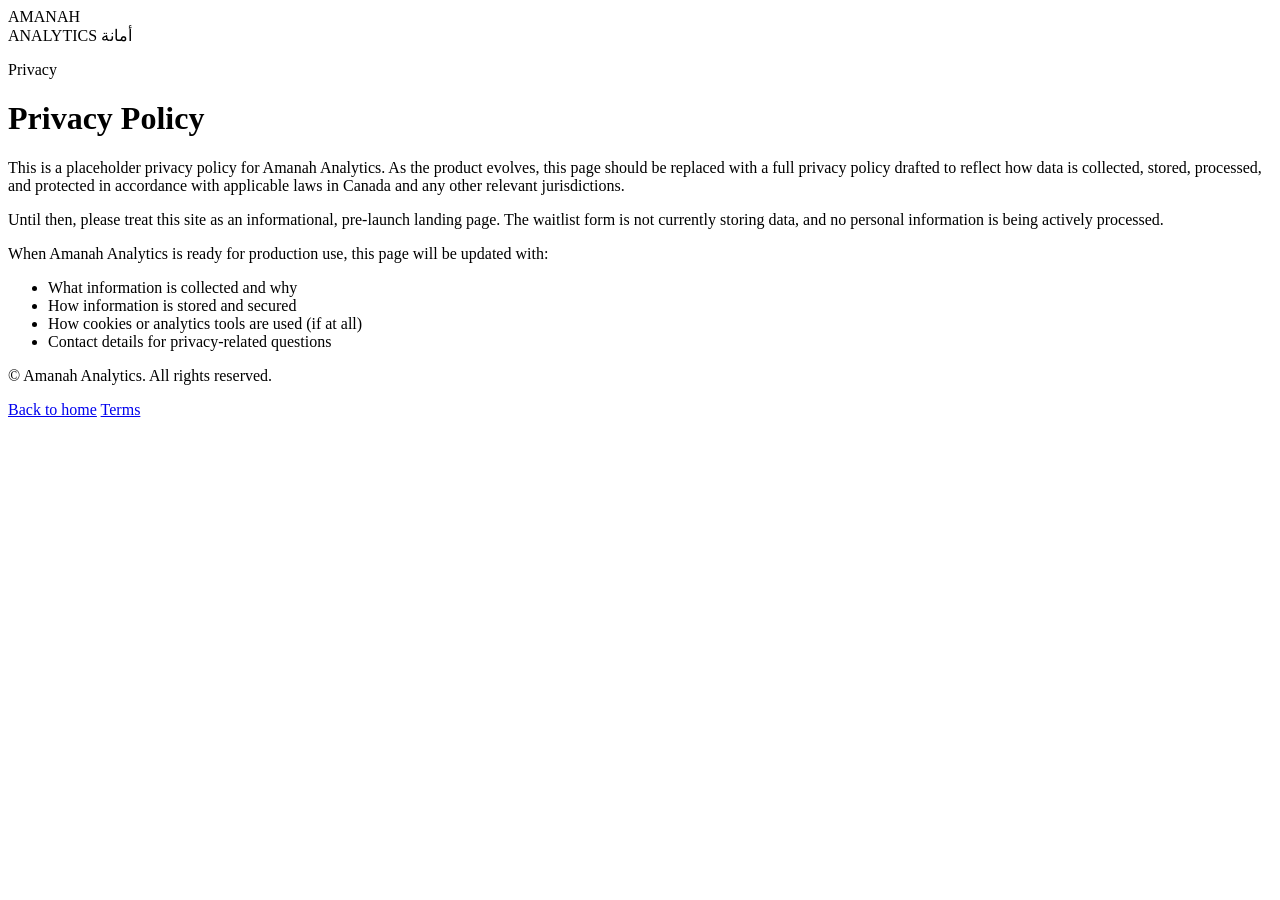
==== privacy.html @ 5cc1d55f "Add privacy policy page" ====
<!DOCTYPE html>
<html lang="en" class="simple-page">
<head>
  <meta charset="UTF-8" />
  <title>Privacy Policy – Amanah Analytics</title>
  <meta name="viewport" content="width=device-width, initial-scale=1" />

  <link rel="preconnect" href="https://fonts.googleapis.com" />
  <link rel="preconnect" href="https://fonts.gstatic.com" crossorigin />
  <link
    href="https://fonts.googleapis.com/css2?family=Playfair+Display:wght@500;600;700&family=Inter:wght@300;400;500;600&family=Amiri:wght@400;500&display=swap"
    rel="stylesheet"
  />

  <link rel="stylesheet" href="styles.css" />
</head>
<body class="simple-page">
  <header class="site-header">
    <div class="container header-inner">
      <a href="index.html" class="logo" style="text-decoration:none; color:inherit;">
        <div class="logo-text">
          <span class="logo-amanah">AMANAH</span>
          <span class="logo-gold-rule" aria-hidden="true"></span>
          <div class="logo-subrow">
            <span class="logo-analytics">ANALYTICS</span>
            <span class="logo-arabic" lang="ar" dir="rtl">أمانة</span>
          </div>
        </div>
      </a>
    </div>
  </header>

  <main class="simple-main">
    <div class="container">
      <p class="eyebrow">Privacy</p>
      <h1>Privacy Policy</h1>
      <p>
        This is a placeholder privacy policy for Amanah Analytics. As the product evolves,
        this page should be replaced with a full privacy policy drafted to reflect how
        data is collected, stored, processed, and protected in accordance with applicable
        laws in Canada and any other relevant jurisdictions.
      </p>
      <p>
        Until then, please treat this site as an informational, pre-launch landing page.
        The waitlist form is not currently storing data, and no personal information is
        being actively processed.
      </p>
      <p>
        When Amanah Analytics is ready for production use, this page will be updated with:
      </p>
      <ul>
        <li>What information is collected and why</li>
        <li>How information is stored and secured</li>
        <li>How cookies or analytics tools are used (if at all)</li>
        <li>Contact details for privacy-related questions</li>
      </ul>
    </div>
  </main>

  <footer class="site-footer">
    <div class="container footer-inner">
      <p class="footer-brand">© <span id="year"></span> Amanah Analytics. All rights reserved.</p>
      <div class="footer-links">
        <a href="index.html">Back to home</a>
        <a href="terms.html">Terms</a>
      </div>
    </div>
  </footer>

  <script src="main.js"></script>
</body>
</html>
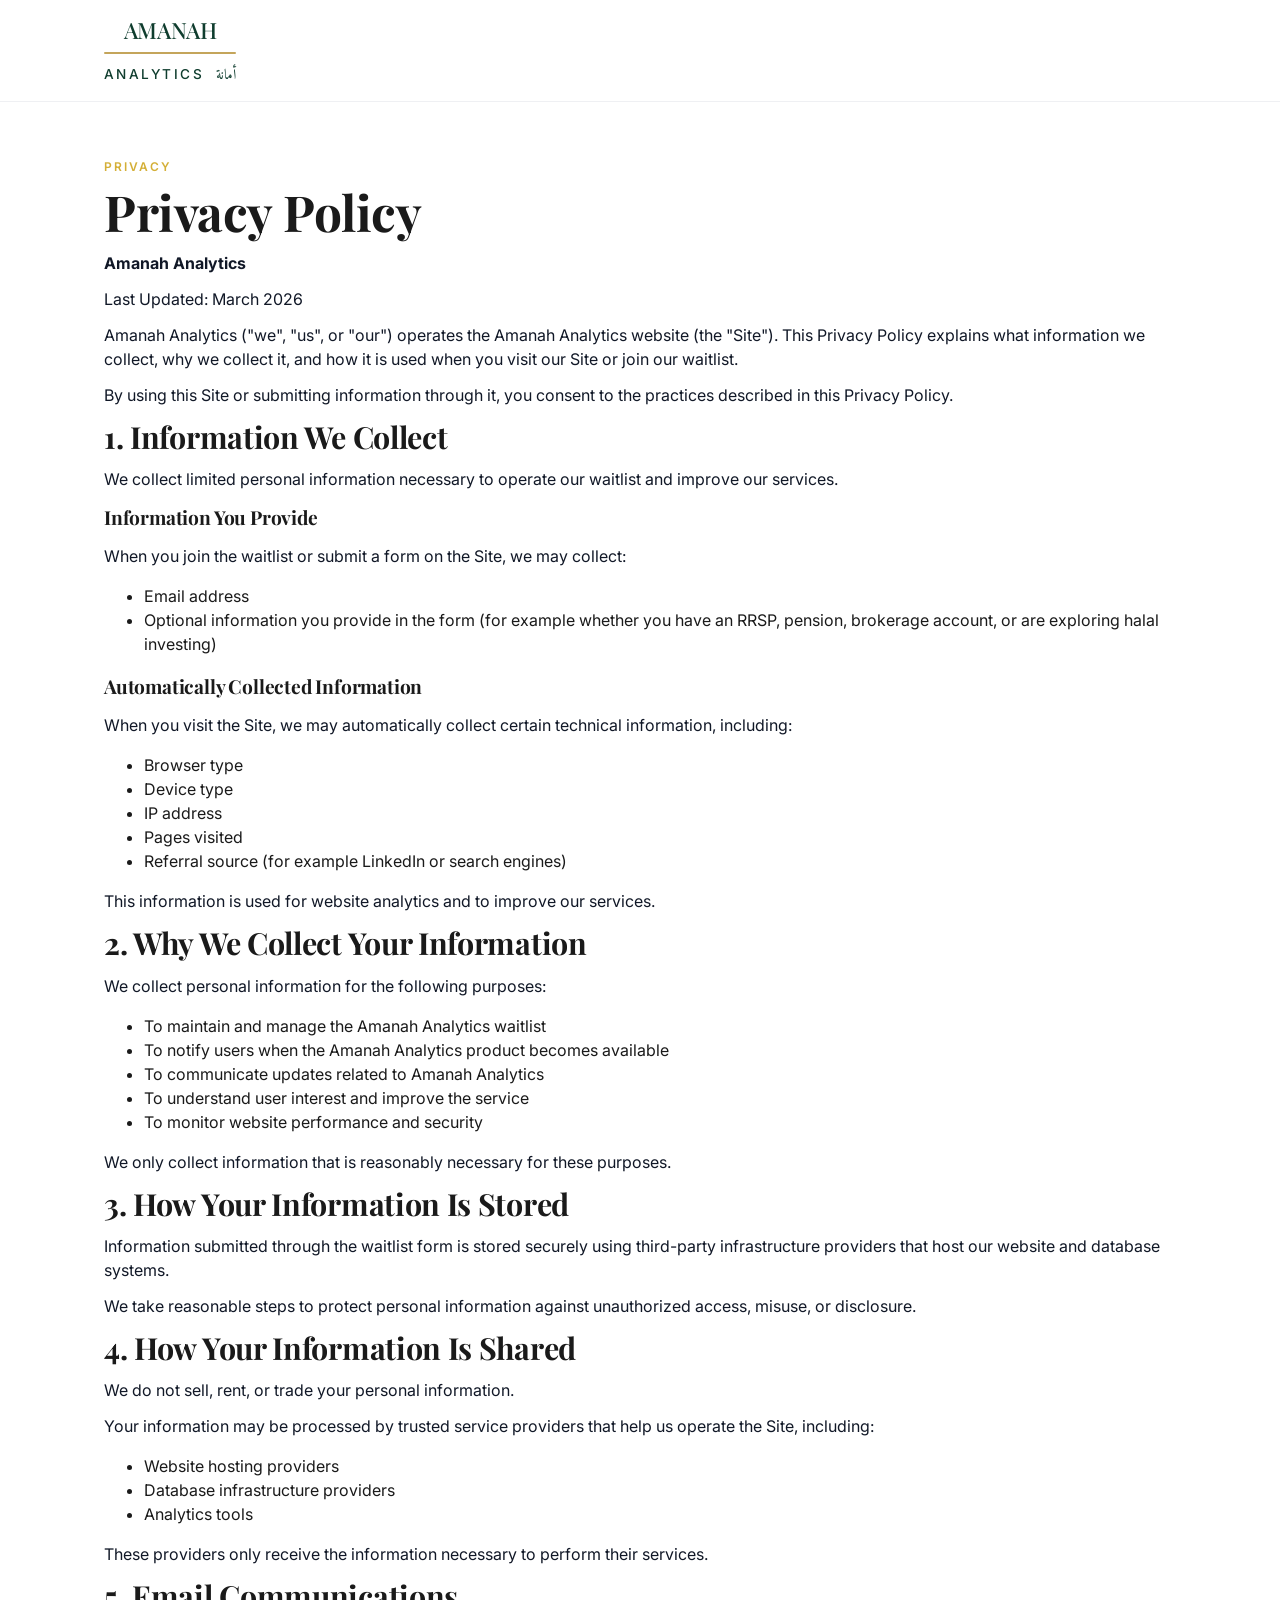
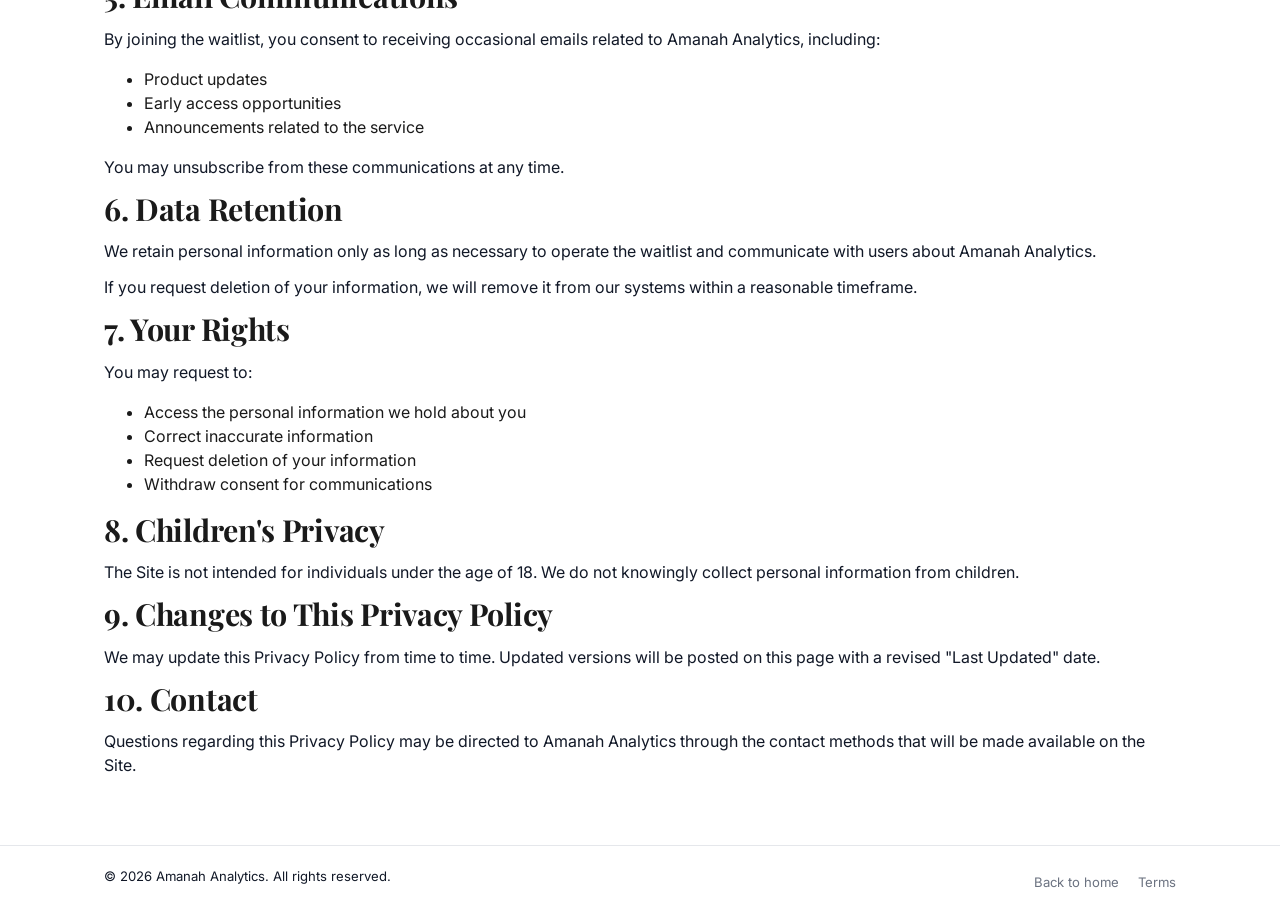
==== commit 98f4beff: "Update Privacy Policy with full legal content" ====
--- a/privacy.html
+++ b/privacy.html
@@ -31,29 +31,130 @@
   </header>
 
   <main class="simple-main">
-    <div class="container">
+    <div class="container legal-content">
       <p class="eyebrow">Privacy</p>
       <h1>Privacy Policy</h1>
+      <p class="legal-intro"><strong>Amanah Analytics</strong></p>
+      <p class="legal-meta">Last Updated: March 2026</p>
       <p>
-        This is a placeholder privacy policy for Amanah Analytics. As the product evolves,
-        this page should be replaced with a full privacy policy drafted to reflect how
-        data is collected, stored, processed, and protected in accordance with applicable
-        laws in Canada and any other relevant jurisdictions.
+        Amanah Analytics ("we", "us", or "our") operates the Amanah Analytics website (the "Site"). This Privacy Policy explains what information we collect, why we collect it, and how it is used when you visit our Site or join our waitlist.
       </p>
       <p>
-        Until then, please treat this site as an informational, pre-launch landing page.
-        The waitlist form is not currently storing data, and no personal information is
-        being actively processed.
+        By using this Site or submitting information through it, you consent to the practices described in this Privacy Policy.
+      </p>
+
+      <h2>1. Information We Collect</h2>
+      <p>
+        We collect limited personal information necessary to operate our waitlist and improve our services.
+      </p>
+      <h3>Information You Provide</h3>
+      <p>
+        When you join the waitlist or submit a form on the Site, we may collect:
+      </p>
+      <ul>
+        <li>Email address</li>
+        <li>Optional information you provide in the form (for example whether you have an RRSP, pension, brokerage account, or are exploring halal investing)</li>
+      </ul>
+      <h3>Automatically Collected Information</h3>
+      <p>
+        When you visit the Site, we may automatically collect certain technical information, including:
+      </p>
+      <ul>
+        <li>Browser type</li>
+        <li>Device type</li>
+        <li>IP address</li>
+        <li>Pages visited</li>
+        <li>Referral source (for example LinkedIn or search engines)</li>
+      </ul>
+      <p>
+        This information is used for website analytics and to improve our services.
+      </p>
+
+      <h2>2. Why We Collect Your Information</h2>
+      <p>
+        We collect personal information for the following purposes:
+      </p>
+      <ul>
+        <li>To maintain and manage the Amanah Analytics waitlist</li>
+        <li>To notify users when the Amanah Analytics product becomes available</li>
+        <li>To communicate updates related to Amanah Analytics</li>
+        <li>To understand user interest and improve the service</li>
+        <li>To monitor website performance and security</li>
+      </ul>
+      <p>
+        We only collect information that is reasonably necessary for these purposes.
+      </p>
+
+      <h2>3. How Your Information Is Stored</h2>
+      <p>
+        Information submitted through the waitlist form is stored securely using third-party infrastructure providers that host our website and database systems.
       </p>
       <p>
-        When Amanah Analytics is ready for production use, this page will be updated with:
+        We take reasonable steps to protect personal information against unauthorized access, misuse, or disclosure.
+      </p>
+
+      <h2>4. How Your Information Is Shared</h2>
+      <p>
+        We do not sell, rent, or trade your personal information.
+      </p>
+      <p>
+        Your information may be processed by trusted service providers that help us operate the Site, including:
       </p>
       <ul>
-        <li>What information is collected and why</li>
-        <li>How information is stored and secured</li>
-        <li>How cookies or analytics tools are used (if at all)</li>
-        <li>Contact details for privacy-related questions</li>
+        <li>Website hosting providers</li>
+        <li>Database infrastructure providers</li>
+        <li>Analytics tools</li>
       </ul>
+      <p>
+        These providers only receive the information necessary to perform their services.
+      </p>
+
+      <h2>5. Email Communications</h2>
+      <p>
+        By joining the waitlist, you consent to receiving occasional emails related to Amanah Analytics, including:
+      </p>
+      <ul>
+        <li>Product updates</li>
+        <li>Early access opportunities</li>
+        <li>Announcements related to the service</li>
+      </ul>
+      <p>
+        You may unsubscribe from these communications at any time.
+      </p>
+
+      <h2>6. Data Retention</h2>
+      <p>
+        We retain personal information only as long as necessary to operate the waitlist and communicate with users about Amanah Analytics.
+      </p>
+      <p>
+        If you request deletion of your information, we will remove it from our systems within a reasonable timeframe.
+      </p>
+
+      <h2>7. Your Rights</h2>
+      <p>
+        You may request to:
+      </p>
+      <ul>
+        <li>Access the personal information we hold about you</li>
+        <li>Correct inaccurate information</li>
+        <li>Request deletion of your information</li>
+        <li>Withdraw consent for communications</li>
+      </ul>
+
+      <h2>8. Children's Privacy</h2>
+      <p>
+        The Site is not intended for individuals under the age of 18. We do not knowingly collect personal information from children.
+      </p>
+
+      <h2>9. Changes to This Privacy Policy</h2>
+      <p>
+        We may update this Privacy Policy from time to time. Updated versions will be posted on this page with a revised "Last Updated" date.
+      </p>
+
+      <h2>10. Contact</h2>
+      <p>
+        Questions regarding this Privacy Policy may be directed to Amanah Analytics through the contact methods that will be made available on the Site.
+      </p>
     </div>
   </main>
 
--- a/styles.css
+++ b/styles.css
@@ -0,0 +1,1043 @@
+:root {
+  --green-deep: #0f3d2e;
+  /* Accent changed from emerald green to a muted gold */
+  --green-emerald: #d4af37;
+  --bg-soft: #f7f9f8;
+  --text-dark: #1a1a1a;
+  --muted-gray: #6b7280;
+  --border-subtle: #e5e7eb;
+  --error-red: #b91c1c;
+  --amber: #f59e0b;
+  --radius-md: 14px;
+  --shadow-soft: 0 20px 40px rgba(15, 61, 46, 0.08);
+}
+
+*,
+*::before,
+*::after {
+  box-sizing: border-box;
+}
+
+html,
+body {
+  margin: 0;
+  padding: 0;
+  font-family: "Inter", system-ui, -apple-system, BlinkMacSystemFont, "Segoe UI",
+    sans-serif;
+  color: var(--text-dark);
+  background-color: #ffffff;
+  scroll-behavior: smooth;
+  /* Prevent sideways scrolling on small screens */
+  overflow-x: hidden;
+}
+
+body {
+  line-height: 1.5;
+}
+
+/* Layout helpers */
+
+.container {
+  max-width: 1120px;
+  margin: 0 auto;
+  padding: 0 1.5rem;
+}
+
+.section {
+  padding: 4rem 0;
+}
+
+.section-muted {
+  background-color: var(--bg-soft);
+}
+
+.section-cta {
+  background: linear-gradient(
+    135deg,
+    rgba(15, 61, 46, 0.98),
+    rgba(15, 61, 46, 0.9)
+  );
+  color: #f9fafb;
+}
+
+.section-grid {
+  display: grid;
+  grid-template-columns: minmax(0, 1.1fr) minmax(0, 1.5fr);
+  gap: 3rem;
+  align-items: flex-start;
+}
+
+.section-header {
+  display: flex;
+  flex-wrap: wrap;
+  align-items: flex-start;
+  justify-content: space-between;
+  gap: 2rem;
+}
+
+.section-intro {
+  max-width: 32rem;
+  color: var(--muted-gray);
+}
+
+.section-body > p {
+  margin-top: 0;
+  margin-bottom: 1.25rem;
+}
+
+/* Typography */
+
+h1,
+h2,
+h3,
+h4 {
+  font-family: "Playfair Display", "Times New Roman", serif;
+  margin: 0 0 0.75rem;
+  letter-spacing: -0.01em;
+}
+
+h1 {
+  font-size: clamp(2.2rem, 3vw + 1rem, 3.1rem);
+  line-height: 1.1;
+}
+
+h2 {
+  font-size: 1.9rem;
+  line-height: 1.2;
+}
+
+h3 {
+  font-size: 1.2rem;
+}
+
+h4 {
+  font-size: 1rem;
+}
+
+p {
+  margin: 0 0 0.75rem;
+  color: #111827;
+}
+
+.eyebrow {
+  text-transform: uppercase;
+  font-size: 0.75rem;
+  letter-spacing: 0.16em;
+  font-weight: 600;
+  color: var(--green-emerald);
+  margin-bottom: 0.5rem;
+}
+
+/* Header */
+
+.site-header {
+  position: sticky;
+  top: 0;
+  z-index: 50;
+  backdrop-filter: blur(14px);
+  background-color: rgba(255, 255, 255, 0.92);
+  border-bottom: 1px solid rgba(229, 231, 235, 0.6);
+}
+
+.header-inner {
+  display: flex;
+  align-items: center;
+  justify-content: space-between;
+  padding: 0.9rem 1.5rem;
+}
+
+.logo {
+  display: flex;
+  flex-direction: column;
+  align-items: flex-start;
+}
+
+.logo-text {
+  display: flex;
+  flex-direction: column;
+  align-items: flex-start;
+  width: max-content;
+}
+
+.logo-title {
+  display: none;
+}
+
+.logo-tagline {
+  display: none;
+}
+
+/* New stacked wordmark */
+.logo-amanah {
+  font-family: "Playfair Display", "Times New Roman", serif;
+  text-transform: uppercase;
+  letter-spacing: -0.02em;
+  font-size: 1.4rem;
+  font-weight: 500;
+  color: var(--green-deep);
+  display: block;
+  text-align: center;
+  width: 100%;
+}
+
+.logo-gold-rule {
+  margin-top: 0.25rem;
+  margin-bottom: 0.65rem;
+  height: 2px;
+  width: 100%;
+  background-color: #c4a55b;
+  border-radius: 999px;
+}
+
+.logo-subrow {
+  display: flex;
+  align-items: baseline;
+  gap: 0.75rem;
+}
+
+.logo-analytics {
+  font-family: "Inter", system-ui, -apple-system, BlinkMacSystemFont, "Segoe UI",
+    sans-serif;
+  text-transform: uppercase;
+  letter-spacing: 0.18em;
+  font-size: 0.85rem;
+  font-weight: 500;
+  color: var(--green-deep);
+}
+
+.logo-arabic {
+  font-family: "Amiri", "Cairo", system-ui, -apple-system, BlinkMacSystemFont,
+    "Segoe UI", sans-serif;
+  font-size: 0.9rem;
+  font-weight: 400;
+  color: var(--green-deep);
+}
+
+.nav {
+  display: flex;
+  align-items: center;
+  gap: 1.4rem;
+  font-size: 0.9rem;
+}
+
+.nav a {
+  text-decoration: none;
+  color: #111827;
+  padding: 0.2rem 0;
+  border-bottom: 1px solid transparent;
+}
+
+.nav a:hover {
+  border-bottom-color: rgba(31, 122, 89, 0.6);
+}
+
+/* Buttons */
+
+.btn {
+  display: inline-flex;
+  align-items: center;
+  justify-content: center;
+  border-radius: 999px;
+  border: none;
+  cursor: pointer;
+  font-size: 0.95rem;
+  font-weight: 500;
+  padding: 0.7rem 1.4rem;
+  text-decoration: none;
+  transition: transform 0.08s ease, box-shadow 0.08s ease,
+    background-color 0.1s ease, color 0.1s ease;
+  white-space: nowrap;
+}
+
+.btn-primary {
+  background-color: var(--green-deep);
+  color: #f9fafb;
+  box-shadow: 0 12px 22px rgba(15, 61, 46, 0.25);
+}
+
+.btn-primary:hover {
+  background-color: #0c3125;
+  transform: translateY(-1px);
+  box-shadow: 0 18px 30px rgba(15, 61, 46, 0.3);
+}
+
+.btn-outline {
+  background-color: transparent;
+  color: var(--green-deep);
+  border: 1px solid rgba(15, 61, 46, 0.2);
+}
+
+.btn-outline:hover {
+  border-color: rgba(15, 61, 46, 0.4);
+  background-color: rgba(15, 61, 46, 0.03);
+}
+
+.btn-small {
+  padding: 0.45rem 0.9rem;
+  font-size: 0.85rem;
+}
+
+.link-cta {
+  background: none;
+  border: none;
+  color: var(--green-emerald);
+  font-weight: 500;
+  font-size: 0.92rem;
+  cursor: pointer;
+  padding: 0.4rem 0.6rem;
+  display: inline-flex;
+  align-items: center;
+  gap: 0.3rem;
+  text-decoration: underline;
+  text-decoration-thickness: 1px;
+  text-underline-offset: 2px;
+}
+
+.link-cta:hover {
+  color: #b8942f;
+}
+
+/* Hero */
+
+.hero {
+  padding: 4rem 0 3.5rem;
+}
+
+.hero-grid {
+  display: grid;
+  grid-template-columns: minmax(0, 1.25fr) minmax(0, 1.1fr);
+  gap: 3.5rem;
+  align-items: center;
+}
+
+.hero-copy .hero-subtitle {
+  margin-top: 0.75rem;
+  color: #4b5563;
+  max-width: 32rem;
+}
+
+.hero-cta-row {
+  display: flex;
+  flex-wrap: wrap;
+  align-items: center;
+  gap: 0.75rem;
+  margin-top: 1.7rem;
+}
+
+.hero-footnote {
+  margin-top: 0.75rem;
+  font-size: 0.8rem;
+  color: var(--muted-gray);
+}
+
+/* Hero mock */
+
+.hero-mock {
+  opacity: 0.98;
+}
+
+.mock-card {
+  background: linear-gradient(145deg, #f9fafb, #edf2f0);
+  border-radius: 20px;
+  padding: 1.4rem 1.4rem 1.6rem;
+  border: 1px solid rgba(209, 213, 219, 0.9);
+  box-shadow: var(--shadow-soft);
+}
+
+.mock-header {
+  display: flex;
+  justify-content: space-between;
+  align-items: center;
+  margin-bottom: 1rem;
+}
+
+.mock-title {
+  font-size: 0.9rem;
+  font-weight: 600;
+  color: #111827;
+}
+
+.mock-pill {
+  font-size: 0.7rem;
+  padding: 0.1rem 0.55rem;
+  border-radius: 999px;
+  background-color: rgba(15, 61, 46, 0.06);
+  color: var(--green-deep);
+  border: 1px solid rgba(15, 61, 46, 0.12);
+}
+
+.mock-body {
+  display: flex;
+  flex-direction: column;
+  gap: 1.2rem;
+}
+
+.mock-score-block {
+  display: flex;
+  align-items: center;
+  gap: 1.2rem;
+}
+
+.mock-score-ring {
+  width: 80px;
+  height: 80px;
+  border-radius: 999px;
+  /* Solid green compliance ring – matched to report circle */
+  background: conic-gradient(
+    #4ade80 0 280deg,
+    rgba(229, 231, 235, 0.9) 280deg 360deg
+  );
+  display: flex;
+  align-items: center;
+  justify-content: center;
+}
+
+.mock-score-inner {
+  width: 58px;
+  height: 58px;
+  border-radius: 999px;
+  background-color: #f9fafb;
+  display: flex;
+  flex-direction: column;
+  align-items: center;
+  justify-content: center;
+}
+
+.mock-score-number {
+  font-size: 1.2rem;
+  font-weight: 600;
+  color: var(--green-deep);
+}
+
+.mock-score-label {
+  font-size: 0.7rem;
+  color: var(--muted-gray);
+}
+
+.mock-score-heading {
+  font-size: 0.95rem;
+  font-weight: 600;
+}
+
+.mock-score-caption {
+  font-size: 0.78rem;
+  color: var(--muted-gray);
+}
+
+.mock-columns {
+  display: grid;
+  grid-template-columns: 1.1fr 1fr;
+  gap: 1.2rem;
+}
+
+.mock-label {
+  font-size: 0.78rem;
+  text-transform: uppercase;
+  letter-spacing: 0.12em;
+  color: var(--muted-gray);
+  margin-bottom: 0.4rem;
+}
+
+.mock-bars {
+  display: flex;
+  flex-direction: column;
+  gap: 0.5rem;
+}
+
+.mock-bar {
+  display: grid;
+  grid-template-columns: minmax(0, 1.5fr) minmax(0, 2.4fr) auto;
+  gap: 0.5rem;
+  align-items: center;
+  font-size: 0.8rem;
+}
+
+.bar-track {
+  width: 100%;
+  height: 6px;
+  border-radius: 999px;
+  background-color: rgba(229, 231, 235, 0.9);
+  overflow: hidden;
+}
+
+.bar-fill {
+  height: 100%;
+  border-radius: inherit;
+}
+
+.bar-fill-green {
+  /* Compliant equities: green leading into yellow */
+  background: linear-gradient(90deg, #16a34a 0%, #86efac 40%, #facc15 100%);
+}
+
+.bar-fill-amber {
+  /* Non-compliant / cash: green first, then yellow */
+  background: linear-gradient(90deg, #16a34a 0%, #a3e635 40%, #facc15 100%);
+}
+
+.bar-fill-red {
+  background: linear-gradient(90deg, #ef4444, #b91c1c);
+}
+
+.bar-value {
+  font-variant-numeric: tabular-nums;
+  font-size: 0.78rem;
+  color: #111827;
+}
+
+.mock-purification-amount {
+  font-size: 1.2rem;
+  font-weight: 600;
+  color: var(--green-deep);
+}
+
+.per-year {
+  font-size: 0.8rem;
+  margin-left: 0.1rem;
+  color: var(--muted-gray);
+}
+
+.mock-violations {
+  margin: 0.4rem 0 0;
+  padding-left: 1rem;
+  font-size: 0.78rem;
+  color: #374151;
+}
+
+.mock-violations li + li {
+  margin-top: 0.2rem;
+}
+
+.mock-disclaimer {
+  margin-top: 0.7rem;
+  font-size: 0.7rem;
+  color: var(--muted-gray);
+}
+
+/* Problem */
+
+.problem-list {
+  display: grid;
+  grid-template-columns: repeat(auto-fit, minmax(200px, 1fr));
+  gap: 1.4rem;
+  margin-top: 1rem;
+}
+
+.problem-item {
+  padding: 1rem 1.1rem;
+  border-radius: var(--radius-md);
+  border: 1px solid var(--border-subtle);
+  background-color: #ffffff;
+}
+
+.problem-item h3 {
+  font-size: 1rem;
+  margin-bottom: 0.4rem;
+}
+
+/* Steps */
+
+.steps-grid {
+  display: grid;
+  grid-template-columns: repeat(4, minmax(0, 1fr));
+  gap: 1.4rem;
+  margin-top: 2rem;
+}
+
+.step-card {
+  padding: 1.4rem 1.3rem;
+  border-radius: var(--radius-md);
+  border: 1px solid var(--border-subtle);
+  background-color: #ffffff;
+}
+
+.step-number {
+  font-size: 0.75rem;
+  font-weight: 600;
+  color: var(--green-emerald);
+  margin-bottom: 0.3rem;
+}
+
+/* Report section */
+
+.report-grid {
+  display: grid;
+  grid-template-columns: minmax(0, 1.1fr) minmax(0, 1.1fr);
+  gap: 1.6rem;
+  margin-top: 2rem;
+}
+
+.report-card {
+  background-color: #ffffff;
+  border-radius: 18px;
+  border: 1px solid rgba(209, 213, 219, 0.9);
+  box-shadow: 0 18px 32px rgba(15, 23, 42, 0.06);
+  padding: 1.5rem 1.6rem;
+}
+
+.report-score-row {
+  display: flex;
+  gap: 1.2rem;
+  align-items: center;
+  margin-bottom: 1.3rem;
+}
+
+.report-score-circle .circle-outer {
+  width: 90px;
+  height: 90px;
+  border-radius: 999px;
+  /* Darker light green ring for the compliance score */
+  background: conic-gradient(#4ade80 0 280deg, #e5e7eb 280deg 360deg);
+  display: flex;
+  align-items: center;
+  justify-content: center;
+}
+
+.circle-inner {
+  width: 64px;
+  height: 64px;
+  border-radius: 999px;
+  background-color: #f9fafb;
+  display: flex;
+  flex-direction: column;
+  align-items: center;
+  justify-content: center;
+}
+
+.circle-score {
+  font-size: 1.3rem;
+  font-weight: 600;
+  color: var(--green-deep);
+}
+
+.circle-label {
+  display: none;
+}
+
+.report-score-title {
+  font-size: 0.95rem;
+  font-weight: 600;
+}
+
+.report-score-desc {
+  font-size: 0.86rem;
+  color: #4b5563;
+  margin-top: 0.2rem;
+}
+
+/* Breakdown + charts */
+
+.report-breakdown {
+  margin-top: 1rem;
+}
+
+.report-breakdown h4 {
+  font-size: 0.9rem;
+  margin-bottom: 0.5rem;
+}
+
+.breakdown-list {
+  list-style: none;
+  padding: 0;
+  margin: 0 0 0.8rem;
+  font-size: 0.86rem;
+}
+
+.breakdown-list li {
+  display: grid;
+  grid-template-columns: auto minmax(0, 1fr) auto;
+  gap: 0.45rem;
+  align-items: center;
+  padding: 0.2rem 0;
+}
+
+.dot {
+  width: 8px;
+  height: 8px;
+  border-radius: 999px;
+}
+
+.dot-green {
+  background-color: #16a34a;
+}
+
+.dot-amber {
+  background-color: #f59e0b;
+}
+
+.dot-red {
+  background-color: #dc2626;
+}
+
+.breakdown-value {
+  font-variant-numeric: tabular-nums;
+  font-size: 0.8rem;
+}
+
+/* Donut chart */
+
+.chart-row {
+  display: grid;
+  grid-template-columns: auto minmax(0, 1fr);
+  gap: 1.2rem;
+  align-items: center;
+  margin-top: 0.4rem;
+}
+
+.donut-chart {
+  width: 120px;
+  height: 120px;
+  border-radius: 50%;
+  background: conic-gradient(
+    #16a34a 0 220deg,
+    #f59e0b 220deg 280deg,
+    #dc2626 280deg 360deg
+  );
+  position: relative;
+}
+
+.donut-chart::after {
+  content: "";
+  position: absolute;
+  inset: 18px;
+  border-radius: inherit;
+  background-color: #ffffff;
+}
+
+/* Simple bar chart */
+
+.bar-chart {
+  display: flex;
+  flex-direction: column;
+  gap: 0.55rem;
+}
+
+.bar-row {
+  display: grid;
+  grid-template-columns: minmax(0, 1fr) minmax(0, 2.1fr) auto;
+  gap: 0.55rem;
+  align-items: center;
+  font-size: 0.82rem;
+}
+
+/* Violations & purification */
+
+.report-section {
+  margin-top: 1rem;
+}
+
+.report-section:first-of-type {
+  margin-top: 0.3rem;
+}
+
+.violations-list {
+  list-style: none;
+  padding: 0;
+  margin: 0.3rem 0 0;
+  display: flex;
+  flex-direction: column;
+  gap: 0.6rem;
+}
+
+.violation-tag {
+  display: inline-flex;
+  align-items: center;
+  justify-content: center;
+  padding: 0.05rem 0.5rem;
+  border-radius: 999px;
+  background-color: rgba(15, 61, 46, 0.06);
+  color: var(--green-deep);
+  font-size: 0.7rem;
+  font-weight: 500;
+  margin-bottom: 0.15rem;
+}
+
+.violation-title {
+  font-size: 0.86rem;
+  font-weight: 600;
+}
+
+.violation-text {
+  font-size: 0.8rem;
+  color: #4b5563;
+}
+
+.purification-amount {
+  font-size: 1.4rem;
+  font-weight: 600;
+  color: var(--green-deep);
+}
+
+.purification-text {
+  font-size: 0.84rem;
+  color: #4b5563;
+  margin-top: 0.3rem;
+}
+
+.report-footnote {
+  margin-top: 1.1rem;
+  padding-top: 0.8rem;
+  border-top: 1px dashed #e5e7eb;
+  font-size: 0.78rem;
+  color: var(--muted-gray);
+}
+
+/* Standards */
+
+.pill-grid {
+  display: grid;
+  grid-template-columns: repeat(2, minmax(0, 1fr));
+  gap: 1.2rem;
+  margin-top: 1.3rem;
+}
+
+.pill-card {
+  padding: 1.2rem 1.2rem;
+  border-radius: var(--radius-md);
+  border: 1px solid var(--border-subtle);
+  background-color: #ffffff;
+}
+
+.pill-card p {
+  font-size: 0.9rem;
+}
+
+.methodology-footnotes {
+  margin-top: 1.2rem;
+  font-size: 0.86rem;
+  color: #4b5563;
+}
+
+/* Who it's for */
+
+.who-grid {
+  display: grid;
+  grid-template-columns: repeat(2, minmax(0, 1fr));
+  gap: 1.2rem;
+  margin-top: 1.2rem;
+}
+
+.who-card {
+  padding: 1.2rem 1.2rem;
+  border-radius: var(--radius-md);
+  border: 1px solid var(--border-subtle);
+  background-color: #ffffff;
+  position: relative;
+}
+
+.who-card-secondary {
+  border-style: dashed;
+}
+
+.who-tag {
+  position: absolute;
+  top: 0.9rem;
+  right: 0.9rem;
+  font-size: 0.7rem;
+  color: var(--muted-gray);
+}
+
+/* CTA / waitlist */
+
+.section-cta .eyebrow {
+  color: #a7f3d0;
+}
+
+.section-cta h2 {
+  color: #ecfdf5;
+}
+
+.section-cta p {
+  color: #d1fae5;
+}
+
+.cta-inner {
+  display: grid;
+  grid-template-columns: minmax(0, 1.3fr) minmax(0, 1.1fr);
+  gap: 2rem;
+  align-items: center;
+}
+
+.waitlist-form {
+  background-color: rgba(15, 23, 42, 0.35);
+  border-radius: 20px;
+  padding: 1.4rem 1.4rem;
+  border: 1px solid rgba(148, 163, 184, 0.5);
+  display: grid;
+  /* Two columns for inputs, button sits on its own row below */
+  grid-template-columns: minmax(0, 1.2fr) minmax(0, 1fr);
+  gap: 0.6rem;
+  align-items: stretch;
+  /* Keep even vertical spacing within the CTA section */
+  margin-top: 0;
+  width: 100%;
+}
+
+.waitlist-form input,
+.waitlist-form select {
+  border-radius: 999px;
+  border: 1px solid rgba(148, 163, 184, 0.9);
+  padding: 0.7rem 0.9rem;
+  font-size: 0.9rem;
+  background-color: rgba(15, 23, 42, 0.7);
+  color: #e5e7eb;
+  outline: none;
+  min-width: 0;
+  white-space: normal;
+}
+
+.waitlist-form select option {
+  white-space: normal;
+}
+
+.waitlist-form__name {
+  grid-column: 1 / -1;
+}
+
+.waitlist-form input::placeholder {
+  color: #9ca3af;
+}
+
+.waitlist-form button.btn-primary {
+  grid-column: 1 / -1;
+  white-space: nowrap;
+  padding: 0.9rem 1.6rem;
+  font-size: 1rem;
+  width: 100%;
+}
+
+/* Gold variant for waitlist CTA button */
+.section-cta .waitlist-form button.btn-primary {
+  background-color: #e5d426;
+  color: #ffffff;
+  box-shadow: 0 16px 30px rgba(15, 23, 42, 0.4);
+  letter-spacing: 0;
+  text-transform: none;
+  font-weight: 500;
+}
+
+.section-cta .waitlist-form button.btn-primary:hover {
+  background-color: #e5d426;
+}
+
+.form-note {
+  grid-column: 1 / -1;
+  font-size: 0.75rem;
+  color: #9ca3af;
+  margin-top: 0.1rem;
+  line-height: 1.4;
+}
+
+/* Footer */
+
+.site-footer {
+  border-top: 1px solid var(--border-subtle);
+  padding: 1.3rem 0;
+  background-color: #ffffff;
+}
+
+.footer-inner {
+  display: flex;
+  justify-content: space-between;
+  align-items: center;
+  gap: 1rem;
+  font-size: 0.82rem;
+  color: var(--muted-gray);
+}
+
+.footer-links {
+  display: flex;
+  gap: 1.2rem;
+}
+
+.footer-links a {
+  color: var(--muted-gray);
+  text-decoration: none;
+}
+
+.footer-links a:hover {
+  color: var(--green-deep);
+}
+
+/* Utilities */
+
+.sr-only {
+  position: absolute;
+  width: 1px;
+  height: 1px;
+  padding: 0;
+  margin: -1px;
+  overflow: hidden;
+  clip: rect(0, 0, 0, 0);
+  white-space: nowrap;
+  border: 0;
+}
+
+/* Privacy / Terms page basics */
+
+.simple-page {
+  min-height: 100vh;
+  display: flex;
+  flex-direction: column;
+}
+
+.simple-main {
+  padding: 3.5rem 0;
+}
+
+/* Responsive */
+
+@media (max-width: 960px) {
+  .hero-grid,
+  .section-grid,
+  .report-grid,
+  .cta-inner {
+    grid-template-columns: minmax(0, 1fr);
+  }
+
+  .hero {
+    padding-top: 3.2rem;
+  }
+
+  .header-inner {
+    gap: 1rem;
+  }
+
+  .nav {
+    display: none;
+  }
+
+  .waitlist-form {
+    grid-template-columns: 1fr;
+  }
+}
+
+@media (max-width: 720px) {
+  .steps-grid {
+    grid-template-columns: minmax(0, 1fr);
+  }
+
+  .pill-grid,
+  .who-grid {
+    grid-template-columns: minmax(0, 1fr);
+  }
+
+  .hero-grid {
+    gap: 2.5rem;
+  }
+
+  .report-score-row {
+    flex-direction: column;
+    align-items: flex-start;
+  }
+}
+
+@media (max-width: 480px) {
+  .header-inner {
+    padding-inline: 1rem;
+  }
+
+  .container {
+    padding-inline: 1rem;
+  }
+}
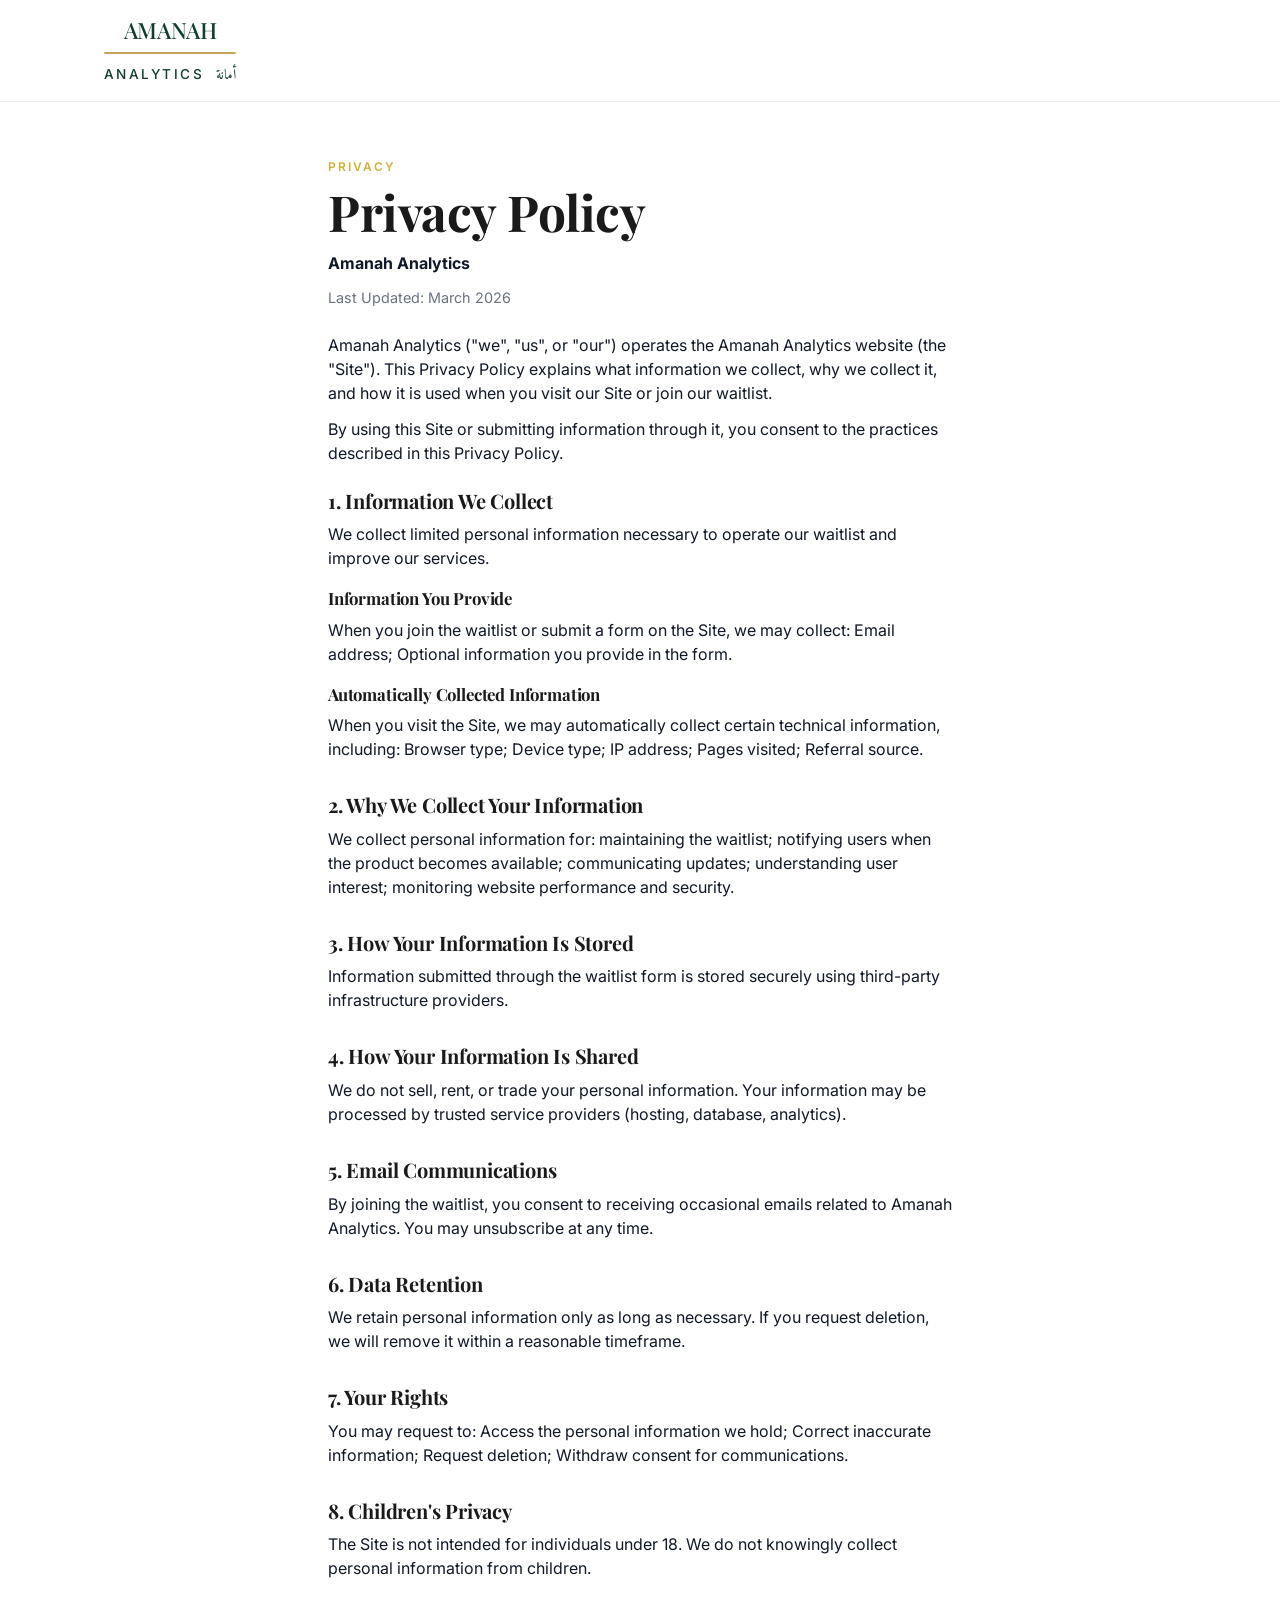
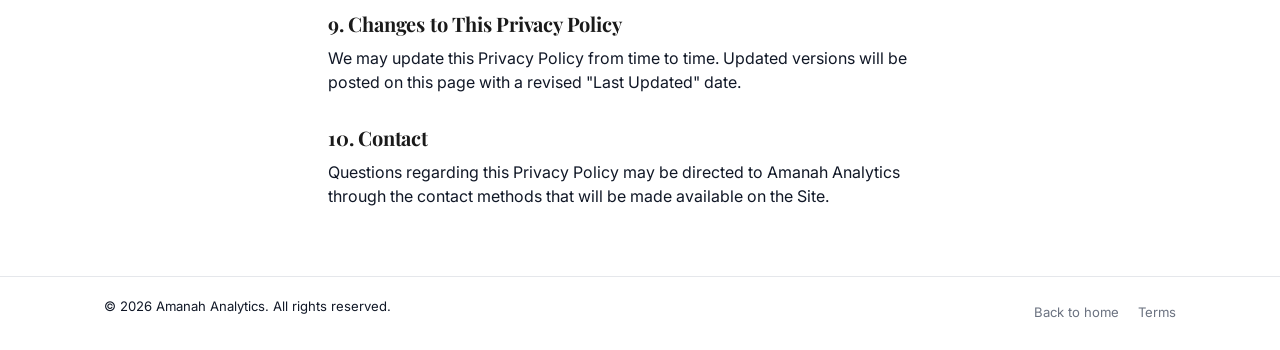
==== commit e25eefce: "Deploy: restore full site (index, styles, main, terms, privacy, api)" ====
--- a/privacy.html
+++ b/privacy.html
@@ -1,173 +1,72 @@
-<!DOCTYPE html>
-<html lang="en" class="simple-page">
-<head>
-  <meta charset="UTF-8" />
-  <title>Privacy Policy – Amanah Analytics</title>
-  <meta name="viewport" content="width=device-width, initial-scale=1" />
-
-  <link rel="preconnect" href="https://fonts.googleapis.com" />
-  <link rel="preconnect" href="https://fonts.gstatic.com" crossorigin />
-  <link
-    href="https://fonts.googleapis.com/css2?family=Playfair+Display:wght@500;600;700&family=Inter:wght@300;400;500;600&family=Amiri:wght@400;500&display=swap"
-    rel="stylesheet"
-  />
-
-  <link rel="stylesheet" href="styles.css" />
-</head>
-<body class="simple-page">
-  <header class="site-header">
-    <div class="container header-inner">
-      <a href="index.html" class="logo" style="text-decoration:none; color:inherit;">
-        <div class="logo-text">
-          <span class="logo-amanah">AMANAH</span>
-          <span class="logo-gold-rule" aria-hidden="true"></span>
-          <div class="logo-subrow">
-            <span class="logo-analytics">ANALYTICS</span>
-            <span class="logo-arabic" lang="ar" dir="rtl">أمانة</span>
-          </div>
-        </div>
-      </a>
-    </div>
-  </header>
-
-  <main class="simple-main">
-    <div class="container legal-content">
-      <p class="eyebrow">Privacy</p>
-      <h1>Privacy Policy</h1>
-      <p class="legal-intro"><strong>Amanah Analytics</strong></p>
-      <p class="legal-meta">Last Updated: March 2026</p>
-      <p>
-        Amanah Analytics ("we", "us", or "our") operates the Amanah Analytics website (the "Site"). This Privacy Policy explains what information we collect, why we collect it, and how it is used when you visit our Site or join our waitlist.
-      </p>
-      <p>
-        By using this Site or submitting information through it, you consent to the practices described in this Privacy Policy.
-      </p>
-
-      <h2>1. Information We Collect</h2>
-      <p>
-        We collect limited personal information necessary to operate our waitlist and improve our services.
-      </p>
-      <h3>Information You Provide</h3>
-      <p>
-        When you join the waitlist or submit a form on the Site, we may collect:
-      </p>
-      <ul>
-        <li>Email address</li>
-        <li>Optional information you provide in the form (for example whether you have an RRSP, pension, brokerage account, or are exploring halal investing)</li>
-      </ul>
-      <h3>Automatically Collected Information</h3>
-      <p>
-        When you visit the Site, we may automatically collect certain technical information, including:
-      </p>
-      <ul>
-        <li>Browser type</li>
-        <li>Device type</li>
-        <li>IP address</li>
-        <li>Pages visited</li>
-        <li>Referral source (for example LinkedIn or search engines)</li>
-      </ul>
-      <p>
-        This information is used for website analytics and to improve our services.
-      </p>
-
-      <h2>2. Why We Collect Your Information</h2>
-      <p>
-        We collect personal information for the following purposes:
-      </p>
-      <ul>
-        <li>To maintain and manage the Amanah Analytics waitlist</li>
-        <li>To notify users when the Amanah Analytics product becomes available</li>
-        <li>To communicate updates related to Amanah Analytics</li>
-        <li>To understand user interest and improve the service</li>
-        <li>To monitor website performance and security</li>
-      </ul>
-      <p>
-        We only collect information that is reasonably necessary for these purposes.
-      </p>
-
-      <h2>3. How Your Information Is Stored</h2>
-      <p>
-        Information submitted through the waitlist form is stored securely using third-party infrastructure providers that host our website and database systems.
-      </p>
-      <p>
-        We take reasonable steps to protect personal information against unauthorized access, misuse, or disclosure.
-      </p>
-
-      <h2>4. How Your Information Is Shared</h2>
-      <p>
-        We do not sell, rent, or trade your personal information.
-      </p>
-      <p>
-        Your information may be processed by trusted service providers that help us operate the Site, including:
-      </p>
-      <ul>
-        <li>Website hosting providers</li>
-        <li>Database infrastructure providers</li>
-        <li>Analytics tools</li>
-      </ul>
-      <p>
-        These providers only receive the information necessary to perform their services.
-      </p>
-
-      <h2>5. Email Communications</h2>
-      <p>
-        By joining the waitlist, you consent to receiving occasional emails related to Amanah Analytics, including:
-      </p>
-      <ul>
-        <li>Product updates</li>
-        <li>Early access opportunities</li>
-        <li>Announcements related to the service</li>
-      </ul>
-      <p>
-        You may unsubscribe from these communications at any time.
-      </p>
-
-      <h2>6. Data Retention</h2>
-      <p>
-        We retain personal information only as long as necessary to operate the waitlist and communicate with users about Amanah Analytics.
-      </p>
-      <p>
-        If you request deletion of your information, we will remove it from our systems within a reasonable timeframe.
-      </p>
-
-      <h2>7. Your Rights</h2>
-      <p>
-        You may request to:
-      </p>
-      <ul>
-        <li>Access the personal information we hold about you</li>
-        <li>Correct inaccurate information</li>
-        <li>Request deletion of your information</li>
-        <li>Withdraw consent for communications</li>
-      </ul>
-
-      <h2>8. Children's Privacy</h2>
-      <p>
-        The Site is not intended for individuals under the age of 18. We do not knowingly collect personal information from children.
-      </p>
-
-      <h2>9. Changes to This Privacy Policy</h2>
-      <p>
-        We may update this Privacy Policy from time to time. Updated versions will be posted on this page with a revised "Last Updated" date.
-      </p>
-
-      <h2>10. Contact</h2>
-      <p>
-        Questions regarding this Privacy Policy may be directed to Amanah Analytics through the contact methods that will be made available on the Site.
-      </p>
-    </div>
-  </main>
-
-  <footer class="site-footer">
-    <div class="container footer-inner">
-      <p class="footer-brand">© <span id="year"></span> Amanah Analytics. All rights reserved.</p>
-      <div class="footer-links">
-        <a href="index.html">Back to home</a>
-        <a href="terms.html">Terms</a>
-      </div>
-    </div>
-  </footer>
-
-  <script src="main.js"></script>
-</body>
-</html>
+<!DOCTYPE html>
+<html lang="en" class="simple-page">
+<head>
+  <meta charset="UTF-8" />
+  <title>Privacy Policy – Amanah Analytics</title>
+  <meta name="viewport" content="width=device-width, initial-scale=1" />
+  <link rel="preconnect" href="https://fonts.googleapis.com" />
+  <link rel="preconnect" href="https://fonts.gstatic.com" crossorigin />
+  <link href="https://fonts.googleapis.com/css2?family=Playfair+Display:wght@500;600;700&family=Inter:wght@300;400;500;600&family=Amiri:wght@400;500&display=swap" rel="stylesheet" />
+  <link rel="stylesheet" href="styles.css" />
+</head>
+<body class="simple-page">
+  <header class="site-header">
+    <div class="container header-inner">
+      <a href="index.html" class="logo" style="text-decoration:none; color:inherit;">
+        <div class="logo-text">
+          <span class="logo-amanah">AMANAH</span>
+          <span class="logo-gold-rule" aria-hidden="true"></span>
+          <div class="logo-subrow">
+            <span class="logo-analytics">ANALYTICS</span>
+            <span class="logo-arabic" lang="ar" dir="rtl">أمانة</span>
+          </div>
+        </div>
+      </a>
+    </div>
+  </header>
+  <main class="simple-main">
+    <div class="container legal-content">
+      <p class="eyebrow">Privacy</p>
+      <h1>Privacy Policy</h1>
+      <p class="legal-intro"><strong>Amanah Analytics</strong></p>
+      <p class="legal-meta">Last Updated: March 2026</p>
+      <p>Amanah Analytics ("we", "us", or "our") operates the Amanah Analytics website (the "Site"). This Privacy Policy explains what information we collect, why we collect it, and how it is used when you visit our Site or join our waitlist.</p>
+      <p>By using this Site or submitting information through it, you consent to the practices described in this Privacy Policy.</p>
+      <h2>1. Information We Collect</h2>
+      <p>We collect limited personal information necessary to operate our waitlist and improve our services.</p>
+      <h3>Information You Provide</h3>
+      <p>When you join the waitlist or submit a form on the Site, we may collect: Email address; Optional information you provide in the form.</p>
+      <h3>Automatically Collected Information</h3>
+      <p>When you visit the Site, we may automatically collect certain technical information, including: Browser type; Device type; IP address; Pages visited; Referral source.</p>
+      <h2>2. Why We Collect Your Information</h2>
+      <p>We collect personal information for: maintaining the waitlist; notifying users when the product becomes available; communicating updates; understanding user interest; monitoring website performance and security.</p>
+      <h2>3. How Your Information Is Stored</h2>
+      <p>Information submitted through the waitlist form is stored securely using third-party infrastructure providers.</p>
+      <h2>4. How Your Information Is Shared</h2>
+      <p>We do not sell, rent, or trade your personal information. Your information may be processed by trusted service providers (hosting, database, analytics).</p>
+      <h2>5. Email Communications</h2>
+      <p>By joining the waitlist, you consent to receiving occasional emails related to Amanah Analytics. You may unsubscribe at any time.</p>
+      <h2>6. Data Retention</h2>
+      <p>We retain personal information only as long as necessary. If you request deletion, we will remove it within a reasonable timeframe.</p>
+      <h2>7. Your Rights</h2>
+      <p>You may request to: Access the personal information we hold; Correct inaccurate information; Request deletion; Withdraw consent for communications.</p>
+      <h2>8. Children's Privacy</h2>
+      <p>The Site is not intended for individuals under 18. We do not knowingly collect personal information from children.</p>
+      <h2>9. Changes to This Privacy Policy</h2>
+      <p>We may update this Privacy Policy from time to time. Updated versions will be posted on this page with a revised "Last Updated" date.</p>
+      <h2>10. Contact</h2>
+      <p>Questions regarding this Privacy Policy may be directed to Amanah Analytics through the contact methods that will be made available on the Site.</p>
+    </div>
+  </main>
+  <footer class="site-footer">
+    <div class="container footer-inner">
+      <p class="footer-brand">© <span id="year"></span> Amanah Analytics. All rights reserved.</p>
+      <div class="footer-links">
+        <a href="index.html">Back to home</a>
+        <a href="terms.html">Terms</a>
+      </div>
+    </div>
+  </footer>
+  <script src="main.js"></script>
+</body>
+</html>
--- a/styles.css
+++ b/styles.css
@@ -1,1043 +1,154 @@
-:root {
-  --green-deep: #0f3d2e;
-  /* Accent changed from emerald green to a muted gold */
-  --green-emerald: #d4af37;
-  --bg-soft: #f7f9f8;
-  --text-dark: #1a1a1a;
-  --muted-gray: #6b7280;
-  --border-subtle: #e5e7eb;
-  --error-red: #b91c1c;
-  --amber: #f59e0b;
-  --radius-md: 14px;
-  --shadow-soft: 0 20px 40px rgba(15, 61, 46, 0.08);
-}
-
-*,
-*::before,
-*::after {
-  box-sizing: border-box;
-}
-
-html,
-body {
-  margin: 0;
-  padding: 0;
-  font-family: "Inter", system-ui, -apple-system, BlinkMacSystemFont, "Segoe UI",
-    sans-serif;
-  color: var(--text-dark);
-  background-color: #ffffff;
-  scroll-behavior: smooth;
-  /* Prevent sideways scrolling on small screens */
-  overflow-x: hidden;
-}
-
-body {
-  line-height: 1.5;
-}
-
-/* Layout helpers */
-
-.container {
-  max-width: 1120px;
-  margin: 0 auto;
-  padding: 0 1.5rem;
-}
-
-.section {
-  padding: 4rem 0;
-}
-
-.section-muted {
-  background-color: var(--bg-soft);
-}
-
-.section-cta {
-  background: linear-gradient(
-    135deg,
-    rgba(15, 61, 46, 0.98),
-    rgba(15, 61, 46, 0.9)
-  );
-  color: #f9fafb;
-}
-
-.section-grid {
-  display: grid;
-  grid-template-columns: minmax(0, 1.1fr) minmax(0, 1.5fr);
-  gap: 3rem;
-  align-items: flex-start;
-}
-
-.section-header {
-  display: flex;
-  flex-wrap: wrap;
-  align-items: flex-start;
-  justify-content: space-between;
-  gap: 2rem;
-}
-
-.section-intro {
-  max-width: 32rem;
-  color: var(--muted-gray);
-}
-
-.section-body > p {
-  margin-top: 0;
-  margin-bottom: 1.25rem;
-}
-
-/* Typography */
-
-h1,
-h2,
-h3,
-h4 {
-  font-family: "Playfair Display", "Times New Roman", serif;
-  margin: 0 0 0.75rem;
-  letter-spacing: -0.01em;
-}
-
-h1 {
-  font-size: clamp(2.2rem, 3vw + 1rem, 3.1rem);
-  line-height: 1.1;
-}
-
-h2 {
-  font-size: 1.9rem;
-  line-height: 1.2;
-}
-
-h3 {
-  font-size: 1.2rem;
-}
-
-h4 {
-  font-size: 1rem;
-}
-
-p {
-  margin: 0 0 0.75rem;
-  color: #111827;
-}
-
-.eyebrow {
-  text-transform: uppercase;
-  font-size: 0.75rem;
-  letter-spacing: 0.16em;
-  font-weight: 600;
-  color: var(--green-emerald);
-  margin-bottom: 0.5rem;
-}
-
-/* Header */
-
-.site-header {
-  position: sticky;
-  top: 0;
-  z-index: 50;
-  backdrop-filter: blur(14px);
-  background-color: rgba(255, 255, 255, 0.92);
-  border-bottom: 1px solid rgba(229, 231, 235, 0.6);
-}
-
-.header-inner {
-  display: flex;
-  align-items: center;
-  justify-content: space-between;
-  padding: 0.9rem 1.5rem;
-}
-
-.logo {
-  display: flex;
-  flex-direction: column;
-  align-items: flex-start;
-}
-
-.logo-text {
-  display: flex;
-  flex-direction: column;
-  align-items: flex-start;
-  width: max-content;
-}
-
-.logo-title {
-  display: none;
-}
-
-.logo-tagline {
-  display: none;
-}
-
-/* New stacked wordmark */
-.logo-amanah {
-  font-family: "Playfair Display", "Times New Roman", serif;
-  text-transform: uppercase;
-  letter-spacing: -0.02em;
-  font-size: 1.4rem;
-  font-weight: 500;
-  color: var(--green-deep);
-  display: block;
-  text-align: center;
-  width: 100%;
-}
-
-.logo-gold-rule {
-  margin-top: 0.25rem;
-  margin-bottom: 0.65rem;
-  height: 2px;
-  width: 100%;
-  background-color: #c4a55b;
-  border-radius: 999px;
-}
-
-.logo-subrow {
-  display: flex;
-  align-items: baseline;
-  gap: 0.75rem;
-}
-
-.logo-analytics {
-  font-family: "Inter", system-ui, -apple-system, BlinkMacSystemFont, "Segoe UI",
-    sans-serif;
-  text-transform: uppercase;
-  letter-spacing: 0.18em;
-  font-size: 0.85rem;
-  font-weight: 500;
-  color: var(--green-deep);
-}
-
-.logo-arabic {
-  font-family: "Amiri", "Cairo", system-ui, -apple-system, BlinkMacSystemFont,
-    "Segoe UI", sans-serif;
-  font-size: 0.9rem;
-  font-weight: 400;
-  color: var(--green-deep);
-}
-
-.nav {
-  display: flex;
-  align-items: center;
-  gap: 1.4rem;
-  font-size: 0.9rem;
-}
-
-.nav a {
-  text-decoration: none;
-  color: #111827;
-  padding: 0.2rem 0;
-  border-bottom: 1px solid transparent;
-}
-
-.nav a:hover {
-  border-bottom-color: rgba(31, 122, 89, 0.6);
-}
-
-/* Buttons */
-
-.btn {
-  display: inline-flex;
-  align-items: center;
-  justify-content: center;
-  border-radius: 999px;
-  border: none;
-  cursor: pointer;
-  font-size: 0.95rem;
-  font-weight: 500;
-  padding: 0.7rem 1.4rem;
-  text-decoration: none;
-  transition: transform 0.08s ease, box-shadow 0.08s ease,
-    background-color 0.1s ease, color 0.1s ease;
-  white-space: nowrap;
-}
-
-.btn-primary {
-  background-color: var(--green-deep);
-  color: #f9fafb;
-  box-shadow: 0 12px 22px rgba(15, 61, 46, 0.25);
-}
-
-.btn-primary:hover {
-  background-color: #0c3125;
-  transform: translateY(-1px);
-  box-shadow: 0 18px 30px rgba(15, 61, 46, 0.3);
-}
-
-.btn-outline {
-  background-color: transparent;
-  color: var(--green-deep);
-  border: 1px solid rgba(15, 61, 46, 0.2);
-}
-
-.btn-outline:hover {
-  border-color: rgba(15, 61, 46, 0.4);
-  background-color: rgba(15, 61, 46, 0.03);
-}
-
-.btn-small {
-  padding: 0.45rem 0.9rem;
-  font-size: 0.85rem;
-}
-
-.link-cta {
-  background: none;
-  border: none;
-  color: var(--green-emerald);
-  font-weight: 500;
-  font-size: 0.92rem;
-  cursor: pointer;
-  padding: 0.4rem 0.6rem;
-  display: inline-flex;
-  align-items: center;
-  gap: 0.3rem;
-  text-decoration: underline;
-  text-decoration-thickness: 1px;
-  text-underline-offset: 2px;
-}
-
-.link-cta:hover {
-  color: #b8942f;
-}
-
-/* Hero */
-
-.hero {
-  padding: 4rem 0 3.5rem;
-}
-
-.hero-grid {
-  display: grid;
-  grid-template-columns: minmax(0, 1.25fr) minmax(0, 1.1fr);
-  gap: 3.5rem;
-  align-items: center;
-}
-
-.hero-copy .hero-subtitle {
-  margin-top: 0.75rem;
-  color: #4b5563;
-  max-width: 32rem;
-}
-
-.hero-cta-row {
-  display: flex;
-  flex-wrap: wrap;
-  align-items: center;
-  gap: 0.75rem;
-  margin-top: 1.7rem;
-}
-
-.hero-footnote {
-  margin-top: 0.75rem;
-  font-size: 0.8rem;
-  color: var(--muted-gray);
-}
-
-/* Hero mock */
-
-.hero-mock {
-  opacity: 0.98;
-}
-
-.mock-card {
-  background: linear-gradient(145deg, #f9fafb, #edf2f0);
-  border-radius: 20px;
-  padding: 1.4rem 1.4rem 1.6rem;
-  border: 1px solid rgba(209, 213, 219, 0.9);
-  box-shadow: var(--shadow-soft);
-}
-
-.mock-header {
-  display: flex;
-  justify-content: space-between;
-  align-items: center;
-  margin-bottom: 1rem;
-}
-
-.mock-title {
-  font-size: 0.9rem;
-  font-weight: 600;
-  color: #111827;
-}
-
-.mock-pill {
-  font-size: 0.7rem;
-  padding: 0.1rem 0.55rem;
-  border-radius: 999px;
-  background-color: rgba(15, 61, 46, 0.06);
-  color: var(--green-deep);
-  border: 1px solid rgba(15, 61, 46, 0.12);
-}
-
-.mock-body {
-  display: flex;
-  flex-direction: column;
-  gap: 1.2rem;
-}
-
-.mock-score-block {
-  display: flex;
-  align-items: center;
-  gap: 1.2rem;
-}
-
-.mock-score-ring {
-  width: 80px;
-  height: 80px;
-  border-radius: 999px;
-  /* Solid green compliance ring – matched to report circle */
-  background: conic-gradient(
-    #4ade80 0 280deg,
-    rgba(229, 231, 235, 0.9) 280deg 360deg
-  );
-  display: flex;
-  align-items: center;
-  justify-content: center;
-}
-
-.mock-score-inner {
-  width: 58px;
-  height: 58px;
-  border-radius: 999px;
-  background-color: #f9fafb;
-  display: flex;
-  flex-direction: column;
-  align-items: center;
-  justify-content: center;
-}
-
-.mock-score-number {
-  font-size: 1.2rem;
-  font-weight: 600;
-  color: var(--green-deep);
-}
-
-.mock-score-label {
-  font-size: 0.7rem;
-  color: var(--muted-gray);
-}
-
-.mock-score-heading {
-  font-size: 0.95rem;
-  font-weight: 600;
-}
-
-.mock-score-caption {
-  font-size: 0.78rem;
-  color: var(--muted-gray);
-}
-
-.mock-columns {
-  display: grid;
-  grid-template-columns: 1.1fr 1fr;
-  gap: 1.2rem;
-}
-
-.mock-label {
-  font-size: 0.78rem;
-  text-transform: uppercase;
-  letter-spacing: 0.12em;
-  color: var(--muted-gray);
-  margin-bottom: 0.4rem;
-}
-
-.mock-bars {
-  display: flex;
-  flex-direction: column;
-  gap: 0.5rem;
-}
-
-.mock-bar {
-  display: grid;
-  grid-template-columns: minmax(0, 1.5fr) minmax(0, 2.4fr) auto;
-  gap: 0.5rem;
-  align-items: center;
-  font-size: 0.8rem;
-}
-
-.bar-track {
-  width: 100%;
-  height: 6px;
-  border-radius: 999px;
-  background-color: rgba(229, 231, 235, 0.9);
-  overflow: hidden;
-}
-
-.bar-fill {
-  height: 100%;
-  border-radius: inherit;
-}
-
-.bar-fill-green {
-  /* Compliant equities: green leading into yellow */
-  background: linear-gradient(90deg, #16a34a 0%, #86efac 40%, #facc15 100%);
-}
-
-.bar-fill-amber {
-  /* Non-compliant / cash: green first, then yellow */
-  background: linear-gradient(90deg, #16a34a 0%, #a3e635 40%, #facc15 100%);
-}
-
-.bar-fill-red {
-  background: linear-gradient(90deg, #ef4444, #b91c1c);
-}
-
-.bar-value {
-  font-variant-numeric: tabular-nums;
-  font-size: 0.78rem;
-  color: #111827;
-}
-
-.mock-purification-amount {
-  font-size: 1.2rem;
-  font-weight: 600;
-  color: var(--green-deep);
-}
-
-.per-year {
-  font-size: 0.8rem;
-  margin-left: 0.1rem;
-  color: var(--muted-gray);
-}
-
-.mock-violations {
-  margin: 0.4rem 0 0;
-  padding-left: 1rem;
-  font-size: 0.78rem;
-  color: #374151;
-}
-
-.mock-violations li + li {
-  margin-top: 0.2rem;
-}
-
-.mock-disclaimer {
-  margin-top: 0.7rem;
-  font-size: 0.7rem;
-  color: var(--muted-gray);
-}
-
-/* Problem */
-
-.problem-list {
-  display: grid;
-  grid-template-columns: repeat(auto-fit, minmax(200px, 1fr));
-  gap: 1.4rem;
-  margin-top: 1rem;
-}
-
-.problem-item {
-  padding: 1rem 1.1rem;
-  border-radius: var(--radius-md);
-  border: 1px solid var(--border-subtle);
-  background-color: #ffffff;
-}
-
-.problem-item h3 {
-  font-size: 1rem;
-  margin-bottom: 0.4rem;
-}
-
-/* Steps */
-
-.steps-grid {
-  display: grid;
-  grid-template-columns: repeat(4, minmax(0, 1fr));
-  gap: 1.4rem;
-  margin-top: 2rem;
-}
-
-.step-card {
-  padding: 1.4rem 1.3rem;
-  border-radius: var(--radius-md);
-  border: 1px solid var(--border-subtle);
-  background-color: #ffffff;
-}
-
-.step-number {
-  font-size: 0.75rem;
-  font-weight: 600;
-  color: var(--green-emerald);
-  margin-bottom: 0.3rem;
-}
-
-/* Report section */
-
-.report-grid {
-  display: grid;
-  grid-template-columns: minmax(0, 1.1fr) minmax(0, 1.1fr);
-  gap: 1.6rem;
-  margin-top: 2rem;
-}
-
-.report-card {
-  background-color: #ffffff;
-  border-radius: 18px;
-  border: 1px solid rgba(209, 213, 219, 0.9);
-  box-shadow: 0 18px 32px rgba(15, 23, 42, 0.06);
-  padding: 1.5rem 1.6rem;
-}
-
-.report-score-row {
-  display: flex;
-  gap: 1.2rem;
-  align-items: center;
-  margin-bottom: 1.3rem;
-}
-
-.report-score-circle .circle-outer {
-  width: 90px;
-  height: 90px;
-  border-radius: 999px;
-  /* Darker light green ring for the compliance score */
-  background: conic-gradient(#4ade80 0 280deg, #e5e7eb 280deg 360deg);
-  display: flex;
-  align-items: center;
-  justify-content: center;
-}
-
-.circle-inner {
-  width: 64px;
-  height: 64px;
-  border-radius: 999px;
-  background-color: #f9fafb;
-  display: flex;
-  flex-direction: column;
-  align-items: center;
-  justify-content: center;
-}
-
-.circle-score {
-  font-size: 1.3rem;
-  font-weight: 600;
-  color: var(--green-deep);
-}
-
-.circle-label {
-  display: none;
-}
-
-.report-score-title {
-  font-size: 0.95rem;
-  font-weight: 600;
-}
-
-.report-score-desc {
-  font-size: 0.86rem;
-  color: #4b5563;
-  margin-top: 0.2rem;
-}
-
-/* Breakdown + charts */
-
-.report-breakdown {
-  margin-top: 1rem;
-}
-
-.report-breakdown h4 {
-  font-size: 0.9rem;
-  margin-bottom: 0.5rem;
-}
-
-.breakdown-list {
-  list-style: none;
-  padding: 0;
-  margin: 0 0 0.8rem;
-  font-size: 0.86rem;
-}
-
-.breakdown-list li {
-  display: grid;
-  grid-template-columns: auto minmax(0, 1fr) auto;
-  gap: 0.45rem;
-  align-items: center;
-  padding: 0.2rem 0;
-}
-
-.dot {
-  width: 8px;
-  height: 8px;
-  border-radius: 999px;
-}
-
-.dot-green {
-  background-color: #16a34a;
-}
-
-.dot-amber {
-  background-color: #f59e0b;
-}
-
-.dot-red {
-  background-color: #dc2626;
-}
-
-.breakdown-value {
-  font-variant-numeric: tabular-nums;
-  font-size: 0.8rem;
-}
-
-/* Donut chart */
-
-.chart-row {
-  display: grid;
-  grid-template-columns: auto minmax(0, 1fr);
-  gap: 1.2rem;
-  align-items: center;
-  margin-top: 0.4rem;
-}
-
-.donut-chart {
-  width: 120px;
-  height: 120px;
-  border-radius: 50%;
-  background: conic-gradient(
-    #16a34a 0 220deg,
-    #f59e0b 220deg 280deg,
-    #dc2626 280deg 360deg
-  );
-  position: relative;
-}
-
-.donut-chart::after {
-  content: "";
-  position: absolute;
-  inset: 18px;
-  border-radius: inherit;
-  background-color: #ffffff;
-}
-
-/* Simple bar chart */
-
-.bar-chart {
-  display: flex;
-  flex-direction: column;
-  gap: 0.55rem;
-}
-
-.bar-row {
-  display: grid;
-  grid-template-columns: minmax(0, 1fr) minmax(0, 2.1fr) auto;
-  gap: 0.55rem;
-  align-items: center;
-  font-size: 0.82rem;
-}
-
-/* Violations & purification */
-
-.report-section {
-  margin-top: 1rem;
-}
-
-.report-section:first-of-type {
-  margin-top: 0.3rem;
-}
-
-.violations-list {
-  list-style: none;
-  padding: 0;
-  margin: 0.3rem 0 0;
-  display: flex;
-  flex-direction: column;
-  gap: 0.6rem;
-}
-
-.violation-tag {
-  display: inline-flex;
-  align-items: center;
-  justify-content: center;
-  padding: 0.05rem 0.5rem;
-  border-radius: 999px;
-  background-color: rgba(15, 61, 46, 0.06);
-  color: var(--green-deep);
-  font-size: 0.7rem;
-  font-weight: 500;
-  margin-bottom: 0.15rem;
-}
-
-.violation-title {
-  font-size: 0.86rem;
-  font-weight: 600;
-}
-
-.violation-text {
-  font-size: 0.8rem;
-  color: #4b5563;
-}
-
-.purification-amount {
-  font-size: 1.4rem;
-  font-weight: 600;
-  color: var(--green-deep);
-}
-
-.purification-text {
-  font-size: 0.84rem;
-  color: #4b5563;
-  margin-top: 0.3rem;
-}
-
-.report-footnote {
-  margin-top: 1.1rem;
-  padding-top: 0.8rem;
-  border-top: 1px dashed #e5e7eb;
-  font-size: 0.78rem;
-  color: var(--muted-gray);
-}
-
-/* Standards */
-
-.pill-grid {
-  display: grid;
-  grid-template-columns: repeat(2, minmax(0, 1fr));
-  gap: 1.2rem;
-  margin-top: 1.3rem;
-}
-
-.pill-card {
-  padding: 1.2rem 1.2rem;
-  border-radius: var(--radius-md);
-  border: 1px solid var(--border-subtle);
-  background-color: #ffffff;
-}
-
-.pill-card p {
-  font-size: 0.9rem;
-}
-
-.methodology-footnotes {
-  margin-top: 1.2rem;
-  font-size: 0.86rem;
-  color: #4b5563;
-}
-
-/* Who it's for */
-
-.who-grid {
-  display: grid;
-  grid-template-columns: repeat(2, minmax(0, 1fr));
-  gap: 1.2rem;
-  margin-top: 1.2rem;
-}
-
-.who-card {
-  padding: 1.2rem 1.2rem;
-  border-radius: var(--radius-md);
-  border: 1px solid var(--border-subtle);
-  background-color: #ffffff;
-  position: relative;
-}
-
-.who-card-secondary {
-  border-style: dashed;
-}
-
-.who-tag {
-  position: absolute;
-  top: 0.9rem;
-  right: 0.9rem;
-  font-size: 0.7rem;
-  color: var(--muted-gray);
-}
-
-/* CTA / waitlist */
-
-.section-cta .eyebrow {
-  color: #a7f3d0;
-}
-
-.section-cta h2 {
-  color: #ecfdf5;
-}
-
-.section-cta p {
-  color: #d1fae5;
-}
-
-.cta-inner {
-  display: grid;
-  grid-template-columns: minmax(0, 1.3fr) minmax(0, 1.1fr);
-  gap: 2rem;
-  align-items: center;
-}
-
-.waitlist-form {
-  background-color: rgba(15, 23, 42, 0.35);
-  border-radius: 20px;
-  padding: 1.4rem 1.4rem;
-  border: 1px solid rgba(148, 163, 184, 0.5);
-  display: grid;
-  /* Two columns for inputs, button sits on its own row below */
-  grid-template-columns: minmax(0, 1.2fr) minmax(0, 1fr);
-  gap: 0.6rem;
-  align-items: stretch;
-  /* Keep even vertical spacing within the CTA section */
-  margin-top: 0;
-  width: 100%;
-}
-
-.waitlist-form input,
-.waitlist-form select {
-  border-radius: 999px;
-  border: 1px solid rgba(148, 163, 184, 0.9);
-  padding: 0.7rem 0.9rem;
-  font-size: 0.9rem;
-  background-color: rgba(15, 23, 42, 0.7);
-  color: #e5e7eb;
-  outline: none;
-  min-width: 0;
-  white-space: normal;
-}
-
-.waitlist-form select option {
-  white-space: normal;
-}
-
-.waitlist-form__name {
-  grid-column: 1 / -1;
-}
-
-.waitlist-form input::placeholder {
-  color: #9ca3af;
-}
-
-.waitlist-form button.btn-primary {
-  grid-column: 1 / -1;
-  white-space: nowrap;
-  padding: 0.9rem 1.6rem;
-  font-size: 1rem;
-  width: 100%;
-}
-
-/* Gold variant for waitlist CTA button */
-.section-cta .waitlist-form button.btn-primary {
-  background-color: #e5d426;
-  color: #ffffff;
-  box-shadow: 0 16px 30px rgba(15, 23, 42, 0.4);
-  letter-spacing: 0;
-  text-transform: none;
-  font-weight: 500;
-}
-
-.section-cta .waitlist-form button.btn-primary:hover {
-  background-color: #e5d426;
-}
-
-.form-note {
-  grid-column: 1 / -1;
-  font-size: 0.75rem;
-  color: #9ca3af;
-  margin-top: 0.1rem;
-  line-height: 1.4;
-}
-
-/* Footer */
-
-.site-footer {
-  border-top: 1px solid var(--border-subtle);
-  padding: 1.3rem 0;
-  background-color: #ffffff;
-}
-
-.footer-inner {
-  display: flex;
-  justify-content: space-between;
-  align-items: center;
-  gap: 1rem;
-  font-size: 0.82rem;
-  color: var(--muted-gray);
-}
-
-.footer-links {
-  display: flex;
-  gap: 1.2rem;
-}
-
-.footer-links a {
-  color: var(--muted-gray);
-  text-decoration: none;
-}
-
-.footer-links a:hover {
-  color: var(--green-deep);
-}
-
-/* Utilities */
-
-.sr-only {
-  position: absolute;
-  width: 1px;
-  height: 1px;
-  padding: 0;
-  margin: -1px;
-  overflow: hidden;
-  clip: rect(0, 0, 0, 0);
-  white-space: nowrap;
-  border: 0;
-}
-
-/* Privacy / Terms page basics */
-
-.simple-page {
-  min-height: 100vh;
-  display: flex;
-  flex-direction: column;
-}
-
-.simple-main {
-  padding: 3.5rem 0;
-}
-
-/* Responsive */
-
-@media (max-width: 960px) {
-  .hero-grid,
-  .section-grid,
-  .report-grid,
-  .cta-inner {
-    grid-template-columns: minmax(0, 1fr);
-  }
-
-  .hero {
-    padding-top: 3.2rem;
-  }
-
-  .header-inner {
-    gap: 1rem;
-  }
-
-  .nav {
-    display: none;
-  }
-
-  .waitlist-form {
-    grid-template-columns: 1fr;
-  }
-}
-
-@media (max-width: 720px) {
-  .steps-grid {
-    grid-template-columns: minmax(0, 1fr);
-  }
-
-  .pill-grid,
-  .who-grid {
-    grid-template-columns: minmax(0, 1fr);
-  }
-
-  .hero-grid {
-    gap: 2.5rem;
-  }
-
-  .report-score-row {
-    flex-direction: column;
-    align-items: flex-start;
-  }
-}
-
-@media (max-width: 480px) {
-  .header-inner {
-    padding-inline: 1rem;
-  }
-
-  .container {
-    padding-inline: 1rem;
-  }
-}
+:root {
+  --green-deep: #0f3d2e;
+  --green-emerald: #d4af37;
+  --bg-soft: #f7f9f8;
+  --text-dark: #1a1a1a;
+  --muted-gray: #6b7280;
+  --border-subtle: #e5e7eb;
+  --error-red: #b91c1c;
+  --amber: #f59e0b;
+  --radius-md: 14px;
+  --shadow-soft: 0 20px 40px rgba(15, 61, 46, 0.08);
+}
+
+*, *::before, *::after { box-sizing: border-box; }
+html, body { margin: 0; padding: 0; font-family: "Inter", system-ui, sans-serif; color: var(--text-dark); background-color: #ffffff; scroll-behavior: smooth; overflow-x: hidden; }
+body { line-height: 1.5; }
+.container { max-width: 1120px; margin: 0 auto; padding: 0 1.5rem; }
+.section { padding: 4rem 0; }
+.section-muted { background-color: var(--bg-soft); }
+.section-cta { background: linear-gradient(135deg, rgba(15, 61, 46, 0.98), rgba(15, 61, 46, 0.9)); color: #f9fafb; }
+.section-grid { display: grid; grid-template-columns: minmax(0, 1.1fr) minmax(0, 1.5fr); gap: 3rem; align-items: flex-start; }
+.section-header { display: flex; flex-wrap: wrap; align-items: flex-start; justify-content: space-between; gap: 2rem; }
+.section-intro { max-width: 32rem; color: var(--muted-gray); }
+.section-body > p { margin-top: 0; margin-bottom: 1.25rem; }
+h1, h2, h3, h4 { font-family: "Playfair Display", serif; margin: 0 0 0.75rem; letter-spacing: -0.01em; }
+h1 { font-size: clamp(2.2rem, 3vw + 1rem, 3.1rem); line-height: 1.1; }
+h2 { font-size: 1.9rem; line-height: 1.2; }
+h3 { font-size: 1.2rem; }
+h4 { font-size: 1rem; }
+p { margin: 0 0 0.75rem; color: #111827; }
+.eyebrow { text-transform: uppercase; font-size: 0.75rem; letter-spacing: 0.16em; font-weight: 600; color: var(--green-emerald); margin-bottom: 0.5rem; }
+.site-header { position: sticky; top: 0; z-index: 50; backdrop-filter: blur(14px); background-color: rgba(255, 255, 255, 0.92); border-bottom: 1px solid rgba(229, 231, 235, 0.6); }
+.header-inner { display: flex; align-items: center; justify-content: space-between; padding: 0.9rem 1.5rem; }
+.logo { display: flex; flex-direction: column; align-items: flex-start; }
+.logo-text { display: flex; flex-direction: column; align-items: flex-start; width: max-content; }
+.logo-amanah { font-family: "Playfair Display", serif; text-transform: uppercase; letter-spacing: -0.02em; font-size: 1.4rem; font-weight: 500; color: var(--green-deep); display: block; text-align: center; width: 100%; }
+.logo-gold-rule { margin-top: 0.25rem; margin-bottom: 0.65rem; height: 2px; width: 100%; background-color: #c4a55b; border-radius: 999px; }
+.logo-subrow { display: flex; align-items: baseline; gap: 0.75rem; }
+.logo-analytics { font-family: "Inter", system-ui, sans-serif; text-transform: uppercase; letter-spacing: 0.18em; font-size: 0.85rem; font-weight: 500; color: var(--green-deep); }
+.logo-arabic { font-family: "Amiri", serif; font-size: 0.9rem; font-weight: 400; color: var(--green-deep); }
+.nav { display: flex; align-items: center; gap: 1.4rem; font-size: 0.9rem; }
+.nav a { text-decoration: none; color: #111827; padding: 0.2rem 0; border-bottom: 1px solid transparent; }
+.nav a:hover { border-bottom-color: rgba(31, 122, 89, 0.6); }
+.btn { display: inline-flex; align-items: center; justify-content: center; border-radius: 999px; border: none; cursor: pointer; font-size: 0.95rem; font-weight: 500; padding: 0.7rem 1.4rem; text-decoration: none; transition: transform 0.08s ease, box-shadow 0.08s ease, background-color 0.1s ease, color 0.1s ease; white-space: nowrap; }
+.btn-primary { background-color: var(--green-deep); color: #f9fafb; box-shadow: 0 12px 22px rgba(15, 61, 46, 0.25); }
+.btn-primary:hover { background-color: #0c3125; transform: translateY(-1px); box-shadow: 0 18px 30px rgba(15, 61, 46, 0.3); }
+.btn-outline { background-color: transparent; color: var(--green-deep); border: 1px solid rgba(15, 61, 46, 0.2); }
+.btn-outline:hover { border-color: rgba(15, 61, 46, 0.4); background-color: rgba(15, 61, 46, 0.03); }
+.btn-small { padding: 0.45rem 0.9rem; font-size: 0.85rem; }
+.link-cta { background: none; border: none; color: var(--green-emerald); font-weight: 500; font-size: 0.92rem; cursor: pointer; padding: 0.4rem 0.6rem; display: inline-flex; align-items: center; gap: 0.3rem; text-decoration: underline; }
+.link-cta:hover { color: #b8942f; }
+.hero { padding: 4rem 0 3.5rem; }
+.hero-grid { display: grid; grid-template-columns: minmax(0, 1.25fr) minmax(0, 1.1fr); gap: 3.5rem; align-items: center; }
+.hero-copy .hero-subtitle { margin-top: 0.75rem; color: #4b5563; max-width: 32rem; }
+.hero-cta-row { display: flex; flex-wrap: wrap; align-items: center; gap: 0.75rem; margin-top: 1.7rem; }
+.hero-footnote { margin-top: 0.75rem; font-size: 0.8rem; color: var(--muted-gray); }
+.hero-mock { opacity: 0.98; }
+.mock-card { background: linear-gradient(145deg, #f9fafb, #edf2f0); border-radius: 20px; padding: 1.4rem 1.4rem 1.6rem; border: 1px solid rgba(209, 213, 219, 0.9); box-shadow: var(--shadow-soft); }
+.mock-header { display: flex; justify-content: space-between; align-items: center; margin-bottom: 1rem; }
+.mock-title { font-size: 0.9rem; font-weight: 600; color: #111827; }
+.mock-pill { font-size: 0.7rem; padding: 0.1rem 0.55rem; border-radius: 999px; background-color: rgba(15, 61, 46, 0.06); color: var(--green-deep); border: 1px solid rgba(15, 61, 46, 0.12); }
+.mock-body { display: flex; flex-direction: column; gap: 1.2rem; }
+.mock-score-block { display: flex; align-items: center; gap: 1.2rem; }
+.mock-score-ring { width: 80px; height: 80px; border-radius: 999px; background: conic-gradient(#4ade80 0 280deg, rgba(229, 231, 235, 0.9) 280deg 360deg); display: flex; align-items: center; justify-content: center; }
+.mock-score-inner { width: 58px; height: 58px; border-radius: 999px; background-color: #f9fafb; display: flex; flex-direction: column; align-items: center; justify-content: center; }
+.mock-score-number { font-size: 1.2rem; font-weight: 600; color: var(--green-deep); }
+.mock-score-label { font-size: 0.7rem; color: var(--muted-gray); }
+.mock-score-heading { font-size: 0.95rem; font-weight: 600; }
+.mock-score-caption { font-size: 0.78rem; color: var(--muted-gray); }
+.mock-columns { display: grid; grid-template-columns: 1.1fr 1fr; gap: 1.2rem; }
+.mock-label { font-size: 0.78rem; text-transform: uppercase; letter-spacing: 0.12em; color: var(--muted-gray); margin-bottom: 0.4rem; }
+.mock-bars { display: flex; flex-direction: column; gap: 0.5rem; }
+.mock-bar { display: grid; grid-template-columns: minmax(0, 1.5fr) minmax(0, 2.4fr) auto; gap: 0.5rem; align-items: center; font-size: 0.8rem; }
+.bar-track { width: 100%; height: 6px; border-radius: 999px; background-color: rgba(229, 231, 235, 0.9); overflow: hidden; }
+.bar-fill { height: 100%; border-radius: inherit; }
+.bar-fill-green { background: linear-gradient(90deg, #16a34a 0%, #86efac 40%, #facc15 100%); }
+.bar-fill-amber { background: linear-gradient(90deg, #16a34a 0%, #a3e635 40%, #facc15 100%); }
+.bar-fill-red { background: linear-gradient(90deg, #ef4444, #b91c1c); }
+.bar-value { font-variant-numeric: tabular-nums; font-size: 0.78rem; color: #111827; }
+.mock-purification-amount { font-size: 1.2rem; font-weight: 600; color: var(--green-deep); }
+.per-year { font-size: 0.8rem; margin-left: 0.1rem; color: var(--muted-gray); }
+.mock-violations { margin: 0.4rem 0 0; padding-left: 1rem; font-size: 0.78rem; color: #374151; }
+.mock-disclaimer { margin-top: 0.7rem; font-size: 0.7rem; color: var(--muted-gray); }
+.problem-list { display: grid; grid-template-columns: repeat(auto-fit, minmax(200px, 1fr)); gap: 1.4rem; margin-top: 1rem; }
+.problem-item { padding: 1rem 1.1rem; border-radius: var(--radius-md); border: 1px solid var(--border-subtle); background-color: #ffffff; }
+.problem-item h3 { font-size: 1rem; margin-bottom: 0.4rem; }
+.steps-grid { display: grid; grid-template-columns: repeat(4, minmax(0, 1fr)); gap: 1.4rem; margin-top: 2rem; }
+.step-card { padding: 1.4rem 1.3rem; border-radius: var(--radius-md); border: 1px solid var(--border-subtle); background-color: #ffffff; }
+.step-number { font-size: 0.75rem; font-weight: 600; color: var(--green-emerald); margin-bottom: 0.3rem; }
+.report-grid { display: grid; grid-template-columns: minmax(0, 1.1fr) minmax(0, 1.1fr); gap: 1.6rem; margin-top: 2rem; }
+.report-card { background-color: #ffffff; border-radius: 18px; border: 1px solid rgba(209, 213, 219, 0.9); box-shadow: 0 18px 32px rgba(15, 23, 42, 0.06); padding: 1.5rem 1.6rem; }
+.report-score-row { display: flex; gap: 1.2rem; align-items: center; margin-bottom: 1.3rem; }
+.report-score-circle .circle-outer { width: 90px; height: 90px; border-radius: 999px; background: conic-gradient(#4ade80 0 280deg, #e5e7eb 280deg 360deg); display: flex; align-items: center; justify-content: center; }
+.circle-inner { width: 64px; height: 64px; border-radius: 999px; background-color: #f9fafb; display: flex; flex-direction: column; align-items: center; justify-content: center; }
+.circle-score { font-size: 1.3rem; font-weight: 600; color: var(--green-deep); }
+.report-score-title { font-size: 0.95rem; font-weight: 600; }
+.report-score-desc { font-size: 0.86rem; color: #4b5563; margin-top: 0.2rem; }
+.report-breakdown { margin-top: 1rem; }
+.report-breakdown h4 { font-size: 0.9rem; margin-bottom: 0.5rem; }
+.breakdown-list { list-style: none; padding: 0; margin: 0 0 0.8rem; font-size: 0.86rem; }
+.breakdown-list li { display: grid; grid-template-columns: auto minmax(0, 1fr) auto; gap: 0.45rem; align-items: center; padding: 0.2rem 0; }
+.dot { width: 8px; height: 8px; border-radius: 999px; }
+.dot-green { background-color: #16a34a; }
+.dot-amber { background-color: #f59e0b; }
+.dot-red { background-color: #dc2626; }
+.breakdown-value { font-variant-numeric: tabular-nums; font-size: 0.8rem; }
+.chart-row { display: grid; grid-template-columns: auto minmax(0, 1fr); gap: 1.2rem; align-items: center; margin-top: 0.4rem; }
+.donut-chart { width: 120px; height: 120px; border-radius: 50%; background: conic-gradient(#16a34a 0 220deg, #f59e0b 220deg 280deg, #dc2626 280deg 360deg); position: relative; }
+.donut-chart::after { content: ""; position: absolute; inset: 18px; border-radius: inherit; background-color: #ffffff; }
+.bar-chart { display: flex; flex-direction: column; gap: 0.55rem; }
+.bar-row { display: grid; grid-template-columns: minmax(0, 1fr) minmax(0, 2.1fr) auto; gap: 0.55rem; align-items: center; font-size: 0.82rem; }
+.report-section { margin-top: 1rem; }
+.violations-list { list-style: none; padding: 0; margin: 0.3rem 0 0; display: flex; flex-direction: column; gap: 0.6rem; }
+.violation-tag { display: inline-flex; align-items: center; justify-content: center; padding: 0.05rem 0.5rem; border-radius: 999px; background-color: rgba(15, 61, 46, 0.06); color: var(--green-deep); font-size: 0.7rem; font-weight: 500; margin-bottom: 0.15rem; }
+.violation-title { font-size: 0.86rem; font-weight: 600; }
+.violation-text { font-size: 0.8rem; color: #4b5563; }
+.purification-amount { font-size: 1.4rem; font-weight: 600; color: var(--green-deep); }
+.purification-text { font-size: 0.84rem; color: #4b5563; margin-top: 0.3rem; }
+.report-footnote { margin-top: 1.1rem; padding-top: 0.8rem; border-top: 1px dashed #e5e7eb; font-size: 0.78rem; color: var(--muted-gray); }
+.pill-grid { display: grid; grid-template-columns: repeat(2, minmax(0, 1fr)); gap: 1.2rem; margin-top: 1.3rem; }
+.pill-card { padding: 1.2rem; border-radius: var(--radius-md); border: 1px solid var(--border-subtle); background-color: #ffffff; }
+.pill-card p { font-size: 0.9rem; }
+.methodology-footnotes { margin-top: 1.2rem; font-size: 0.86rem; color: #4b5563; }
+.who-grid { display: grid; grid-template-columns: repeat(2, minmax(0, 1fr)); gap: 1.2rem; margin-top: 1.2rem; }
+.who-card { padding: 1.2rem; border-radius: var(--radius-md); border: 1px solid var(--border-subtle); background-color: #ffffff; position: relative; }
+.who-card-secondary { border-style: dashed; }
+.section-cta .eyebrow { color: #a7f3d0; }
+.section-cta h2 { color: #ecfdf5; }
+.section-cta p { color: #d1fae5; }
+.cta-inner { display: grid; grid-template-columns: minmax(0, 1.3fr) minmax(0, 1.1fr); gap: 2rem; align-items: center; }
+.waitlist-form { background-color: rgba(15, 23, 42, 0.35); border-radius: 20px; padding: 1.4rem; border: 1px solid rgba(148, 163, 184, 0.5); display: grid; grid-template-columns: minmax(0, 1.2fr) minmax(0, 1fr); gap: 0.6rem; align-items: stretch; margin-top: 0; width: 100%; }
+.waitlist-form input, .waitlist-form select { border-radius: 999px; border: 1px solid rgba(148, 163, 184, 0.9); padding: 0.7rem 0.9rem; font-size: 0.9rem; background-color: rgba(15, 23, 42, 0.7); color: #e5e7eb; outline: none; min-width: 0; }
+.waitlist-form__name { grid-column: 1 / -1; }
+.waitlist-form button.btn-primary { grid-column: 1 / -1; padding: 0.9rem 1.6rem; font-size: 1rem; width: 100%; }
+.section-cta .waitlist-form button.btn-primary { background-color: #e5d426; color: #ffffff; box-shadow: 0 16px 30px rgba(15, 23, 42, 0.4); font-weight: 500; }
+.form-note { grid-column: 1 / -1; font-size: 0.75rem; color: #9ca3af; margin-top: 0.1rem; }
+.site-footer { border-top: 1px solid var(--border-subtle); padding: 1.3rem 0; background-color: #ffffff; }
+.footer-inner { display: flex; justify-content: space-between; align-items: center; gap: 1rem; font-size: 0.82rem; color: var(--muted-gray); }
+.footer-links { display: flex; gap: 1.2rem; }
+.footer-links a { color: var(--muted-gray); text-decoration: none; }
+.footer-links a:hover { color: var(--green-deep); }
+.sr-only { position: absolute; width: 1px; height: 1px; padding: 0; margin: -1px; overflow: hidden; clip: rect(0,0,0,0); white-space: nowrap; border: 0; }
+.simple-page { min-height: 100vh; display: flex; flex-direction: column; }
+.simple-main { padding: 3.5rem 0; }
+.legal-content { max-width: 42rem; }
+.legal-content .legal-meta { color: var(--muted-gray); font-size: 0.9rem; margin-bottom: 1.5rem; }
+.legal-content h2 { margin-top: 2rem; margin-bottom: 0.6rem; font-size: 1.25rem; }
+.legal-content h2:first-of-type { margin-top: 1.5rem; }
+.legal-content h3 { margin-top: 1rem; margin-bottom: 0.4rem; font-size: 1.05rem; }
+.legal-content ul { margin: 0.5rem 0 1rem 1.25rem; }
+.legal-content li + li { margin-top: 0.25rem; }
+@media (max-width: 960px) { .hero-grid, .section-grid, .report-grid, .cta-inner { grid-template-columns: minmax(0, 1fr); } .hero { padding-top: 3.2rem; } .header-inner { gap: 1rem; } .nav { display: none; } .waitlist-form { grid-template-columns: 1fr; } }
+@media (max-width: 720px) { .steps-grid { grid-template-columns: minmax(0, 1fr); } .pill-grid, .who-grid { grid-template-columns: minmax(0, 1fr); } .hero-grid { gap: 2.5rem; } .report-score-row { flex-direction: column; align-items: flex-start; } }
+@media (max-width: 480px) { .header-inner { padding-inline: 1rem; } .container { padding-inline: 1rem; } }
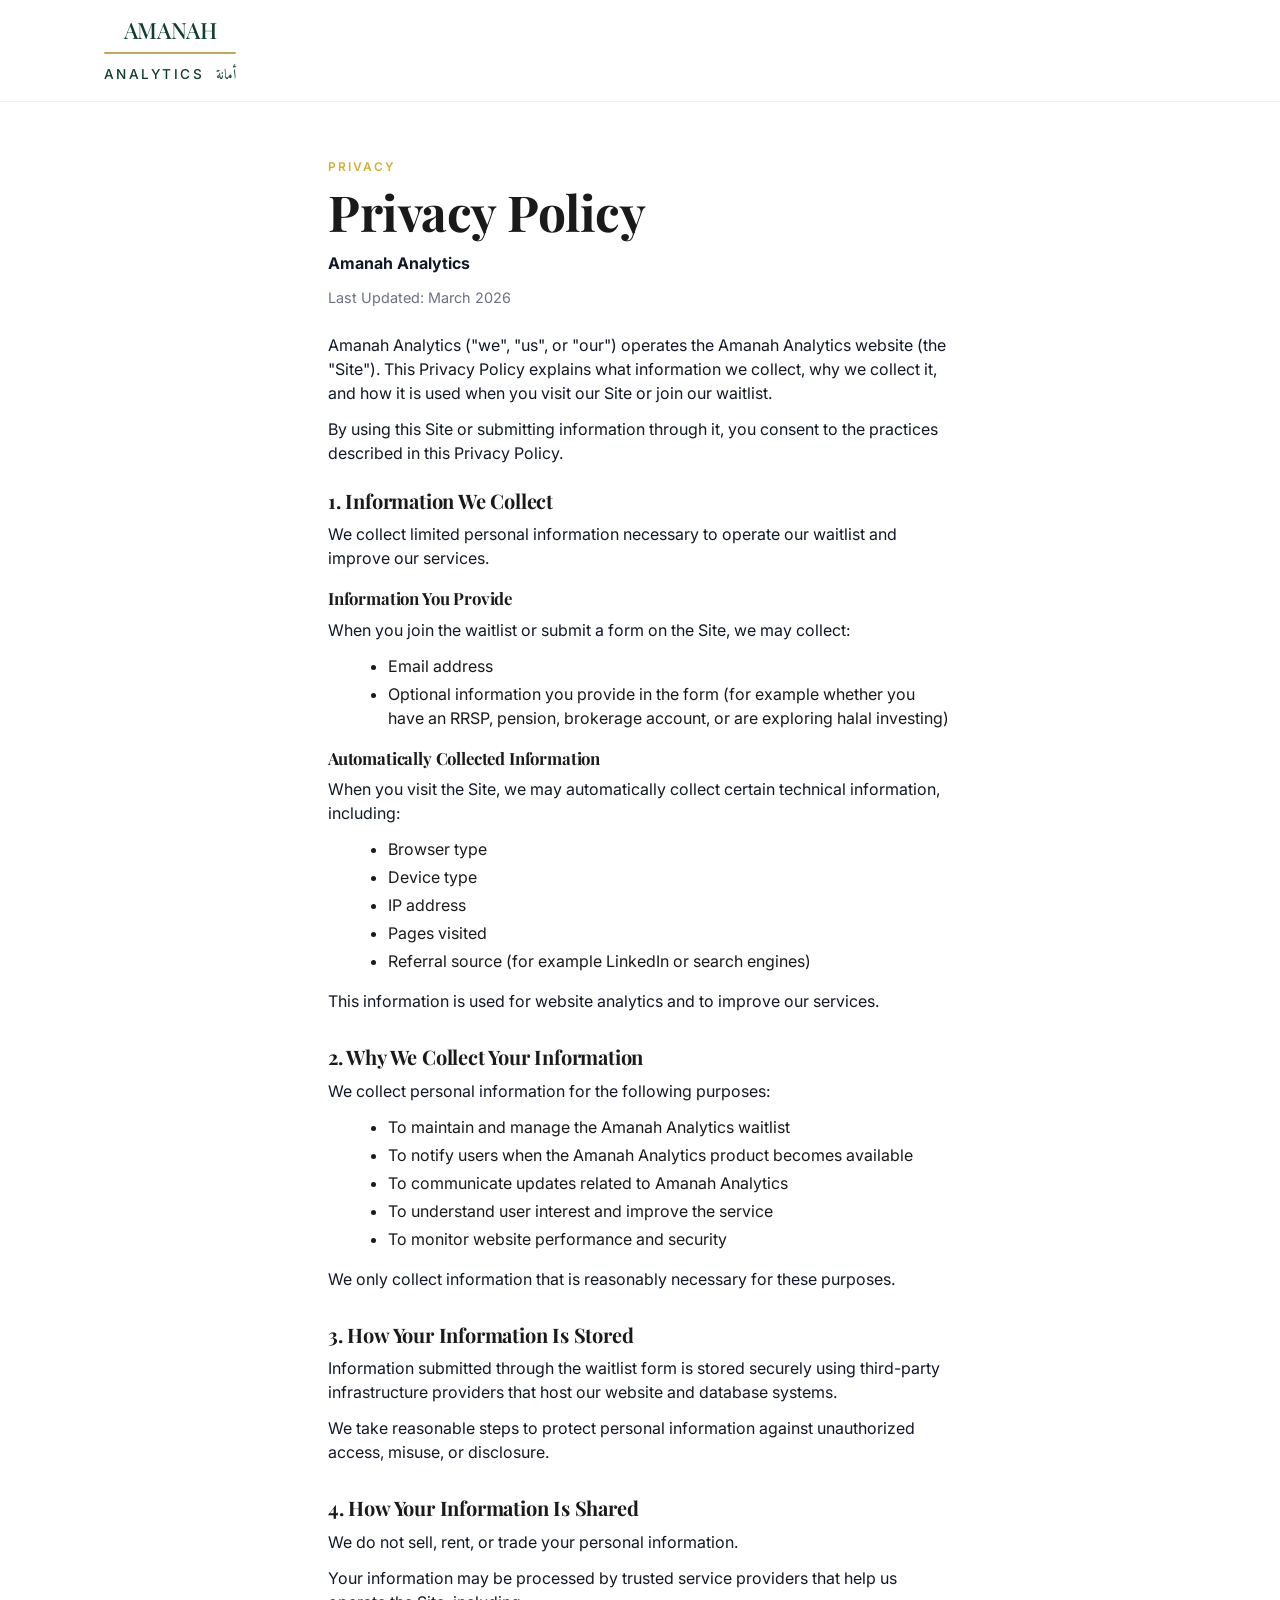
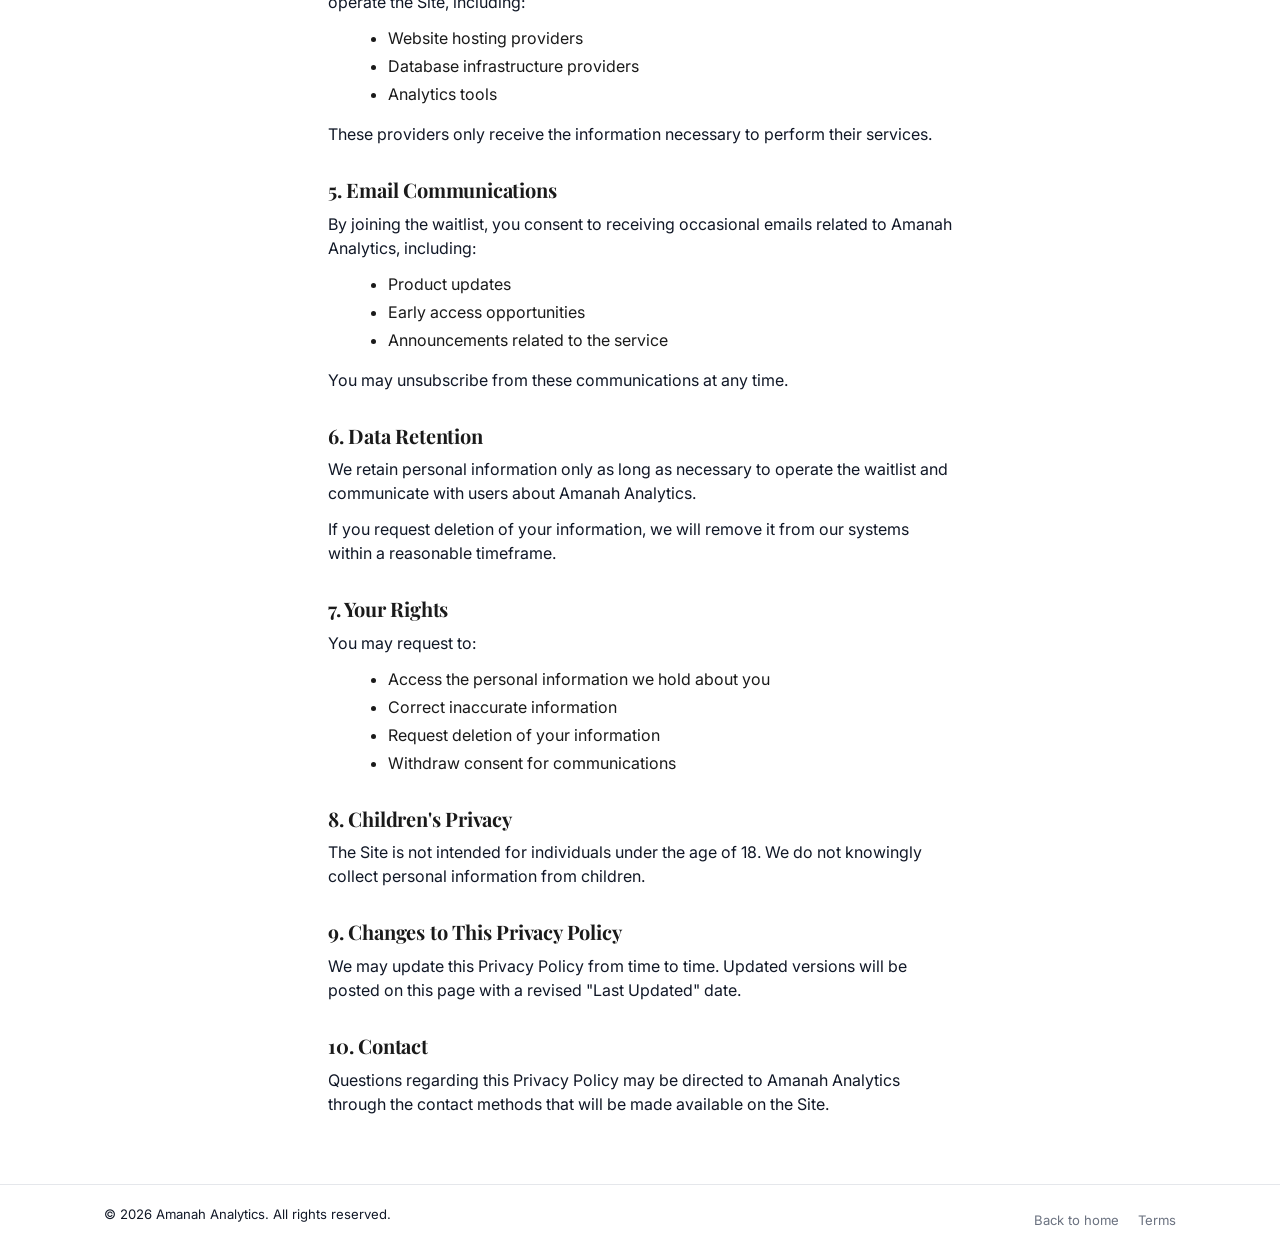
==== commit 0d6d7e2d: "chore: update privacy.html - mobile fixes" ====
--- a/privacy.html
+++ b/privacy.html
@@ -4,9 +4,14 @@
   <meta charset="UTF-8" />
   <title>Privacy Policy – Amanah Analytics</title>
   <meta name="viewport" content="width=device-width, initial-scale=1" />
+
   <link rel="preconnect" href="https://fonts.googleapis.com" />
   <link rel="preconnect" href="https://fonts.gstatic.com" crossorigin />
-  <link href="https://fonts.googleapis.com/css2?family=Playfair+Display:wght@500;600;700&family=Inter:wght@300;400;500;600&family=Amiri:wght@400;500&display=swap" rel="stylesheet" />
+  <link
+    href="https://fonts.googleapis.com/css2?family=Playfair+Display:wght@500;600;700&family=Inter:wght@300;400;500;600&family=Amiri:wght@400;500&display=swap"
+    rel="stylesheet"
+  />
+
   <link rel="stylesheet" href="styles.css" />
 </head>
 <body class="simple-page">
@@ -24,40 +29,135 @@
       </a>
     </div>
   </header>
+
   <main class="simple-main">
     <div class="container legal-content">
       <p class="eyebrow">Privacy</p>
       <h1>Privacy Policy</h1>
       <p class="legal-intro"><strong>Amanah Analytics</strong></p>
       <p class="legal-meta">Last Updated: March 2026</p>
-      <p>Amanah Analytics ("we", "us", or "our") operates the Amanah Analytics website (the "Site"). This Privacy Policy explains what information we collect, why we collect it, and how it is used when you visit our Site or join our waitlist.</p>
-      <p>By using this Site or submitting information through it, you consent to the practices described in this Privacy Policy.</p>
+      <p>
+        Amanah Analytics ("we", "us", or "our") operates the Amanah Analytics website (the "Site"). This Privacy Policy explains what information we collect, why we collect it, and how it is used when you visit our Site or join our waitlist.
+      </p>
+      <p>
+        By using this Site or submitting information through it, you consent to the practices described in this Privacy Policy.
+      </p>
+
       <h2>1. Information We Collect</h2>
-      <p>We collect limited personal information necessary to operate our waitlist and improve our services.</p>
+      <p>
+        We collect limited personal information necessary to operate our waitlist and improve our services.
+      </p>
       <h3>Information You Provide</h3>
-      <p>When you join the waitlist or submit a form on the Site, we may collect: Email address; Optional information you provide in the form.</p>
+      <p>
+        When you join the waitlist or submit a form on the Site, we may collect:
+      </p>
+      <ul>
+        <li>Email address</li>
+        <li>Optional information you provide in the form (for example whether you have an RRSP, pension, brokerage account, or are exploring halal investing)</li>
+      </ul>
       <h3>Automatically Collected Information</h3>
-      <p>When you visit the Site, we may automatically collect certain technical information, including: Browser type; Device type; IP address; Pages visited; Referral source.</p>
+      <p>
+        When you visit the Site, we may automatically collect certain technical information, including:
+      </p>
+      <ul>
+        <li>Browser type</li>
+        <li>Device type</li>
+        <li>IP address</li>
+        <li>Pages visited</li>
+        <li>Referral source (for example LinkedIn or search engines)</li>
+      </ul>
+      <p>
+        This information is used for website analytics and to improve our services.
+      </p>
+
       <h2>2. Why We Collect Your Information</h2>
-      <p>We collect personal information for: maintaining the waitlist; notifying users when the product becomes available; communicating updates; understanding user interest; monitoring website performance and security.</p>
+      <p>
+        We collect personal information for the following purposes:
+      </p>
+      <ul>
+        <li>To maintain and manage the Amanah Analytics waitlist</li>
+        <li>To notify users when the Amanah Analytics product becomes available</li>
+        <li>To communicate updates related to Amanah Analytics</li>
+        <li>To understand user interest and improve the service</li>
+        <li>To monitor website performance and security</li>
+      </ul>
+      <p>
+        We only collect information that is reasonably necessary for these purposes.
+      </p>
+
       <h2>3. How Your Information Is Stored</h2>
-      <p>Information submitted through the waitlist form is stored securely using third-party infrastructure providers.</p>
+      <p>
+        Information submitted through the waitlist form is stored securely using third-party infrastructure providers that host our website and database systems.
+      </p>
+      <p>
+        We take reasonable steps to protect personal information against unauthorized access, misuse, or disclosure.
+      </p>
+
       <h2>4. How Your Information Is Shared</h2>
-      <p>We do not sell, rent, or trade your personal information. Your information may be processed by trusted service providers (hosting, database, analytics).</p>
+      <p>
+        We do not sell, rent, or trade your personal information.
+      </p>
+      <p>
+        Your information may be processed by trusted service providers that help us operate the Site, including:
+      </p>
+      <ul>
+        <li>Website hosting providers</li>
+        <li>Database infrastructure providers</li>
+        <li>Analytics tools</li>
+      </ul>
+      <p>
+        These providers only receive the information necessary to perform their services.
+      </p>
+
       <h2>5. Email Communications</h2>
-      <p>By joining the waitlist, you consent to receiving occasional emails related to Amanah Analytics. You may unsubscribe at any time.</p>
+      <p>
+        By joining the waitlist, you consent to receiving occasional emails related to Amanah Analytics, including:
+      </p>
+      <ul>
+        <li>Product updates</li>
+        <li>Early access opportunities</li>
+        <li>Announcements related to the service</li>
+      </ul>
+      <p>
+        You may unsubscribe from these communications at any time.
+      </p>
+
       <h2>6. Data Retention</h2>
-      <p>We retain personal information only as long as necessary. If you request deletion, we will remove it within a reasonable timeframe.</p>
+      <p>
+        We retain personal information only as long as necessary to operate the waitlist and communicate with users about Amanah Analytics.
+      </p>
+      <p>
+        If you request deletion of your information, we will remove it from our systems within a reasonable timeframe.
+      </p>
+
       <h2>7. Your Rights</h2>
-      <p>You may request to: Access the personal information we hold; Correct inaccurate information; Request deletion; Withdraw consent for communications.</p>
+      <p>
+        You may request to:
+      </p>
+      <ul>
+        <li>Access the personal information we hold about you</li>
+        <li>Correct inaccurate information</li>
+        <li>Request deletion of your information</li>
+        <li>Withdraw consent for communications</li>
+      </ul>
+
       <h2>8. Children's Privacy</h2>
-      <p>The Site is not intended for individuals under 18. We do not knowingly collect personal information from children.</p>
+      <p>
+        The Site is not intended for individuals under the age of 18. We do not knowingly collect personal information from children.
+      </p>
+
       <h2>9. Changes to This Privacy Policy</h2>
-      <p>We may update this Privacy Policy from time to time. Updated versions will be posted on this page with a revised "Last Updated" date.</p>
+      <p>
+        We may update this Privacy Policy from time to time. Updated versions will be posted on this page with a revised "Last Updated" date.
+      </p>
+
       <h2>10. Contact</h2>
-      <p>Questions regarding this Privacy Policy may be directed to Amanah Analytics through the contact methods that will be made available on the Site.</p>
+      <p>
+        Questions regarding this Privacy Policy may be directed to Amanah Analytics through the contact methods that will be made available on the Site.
+      </p>
     </div>
   </main>
+
   <footer class="site-footer">
     <div class="container footer-inner">
       <p class="footer-brand">© <span id="year"></span> Amanah Analytics. All rights reserved.</p>
@@ -67,6 +167,7 @@
       </div>
     </div>
   </footer>
+
   <script src="main.js"></script>
 </body>
 </html>
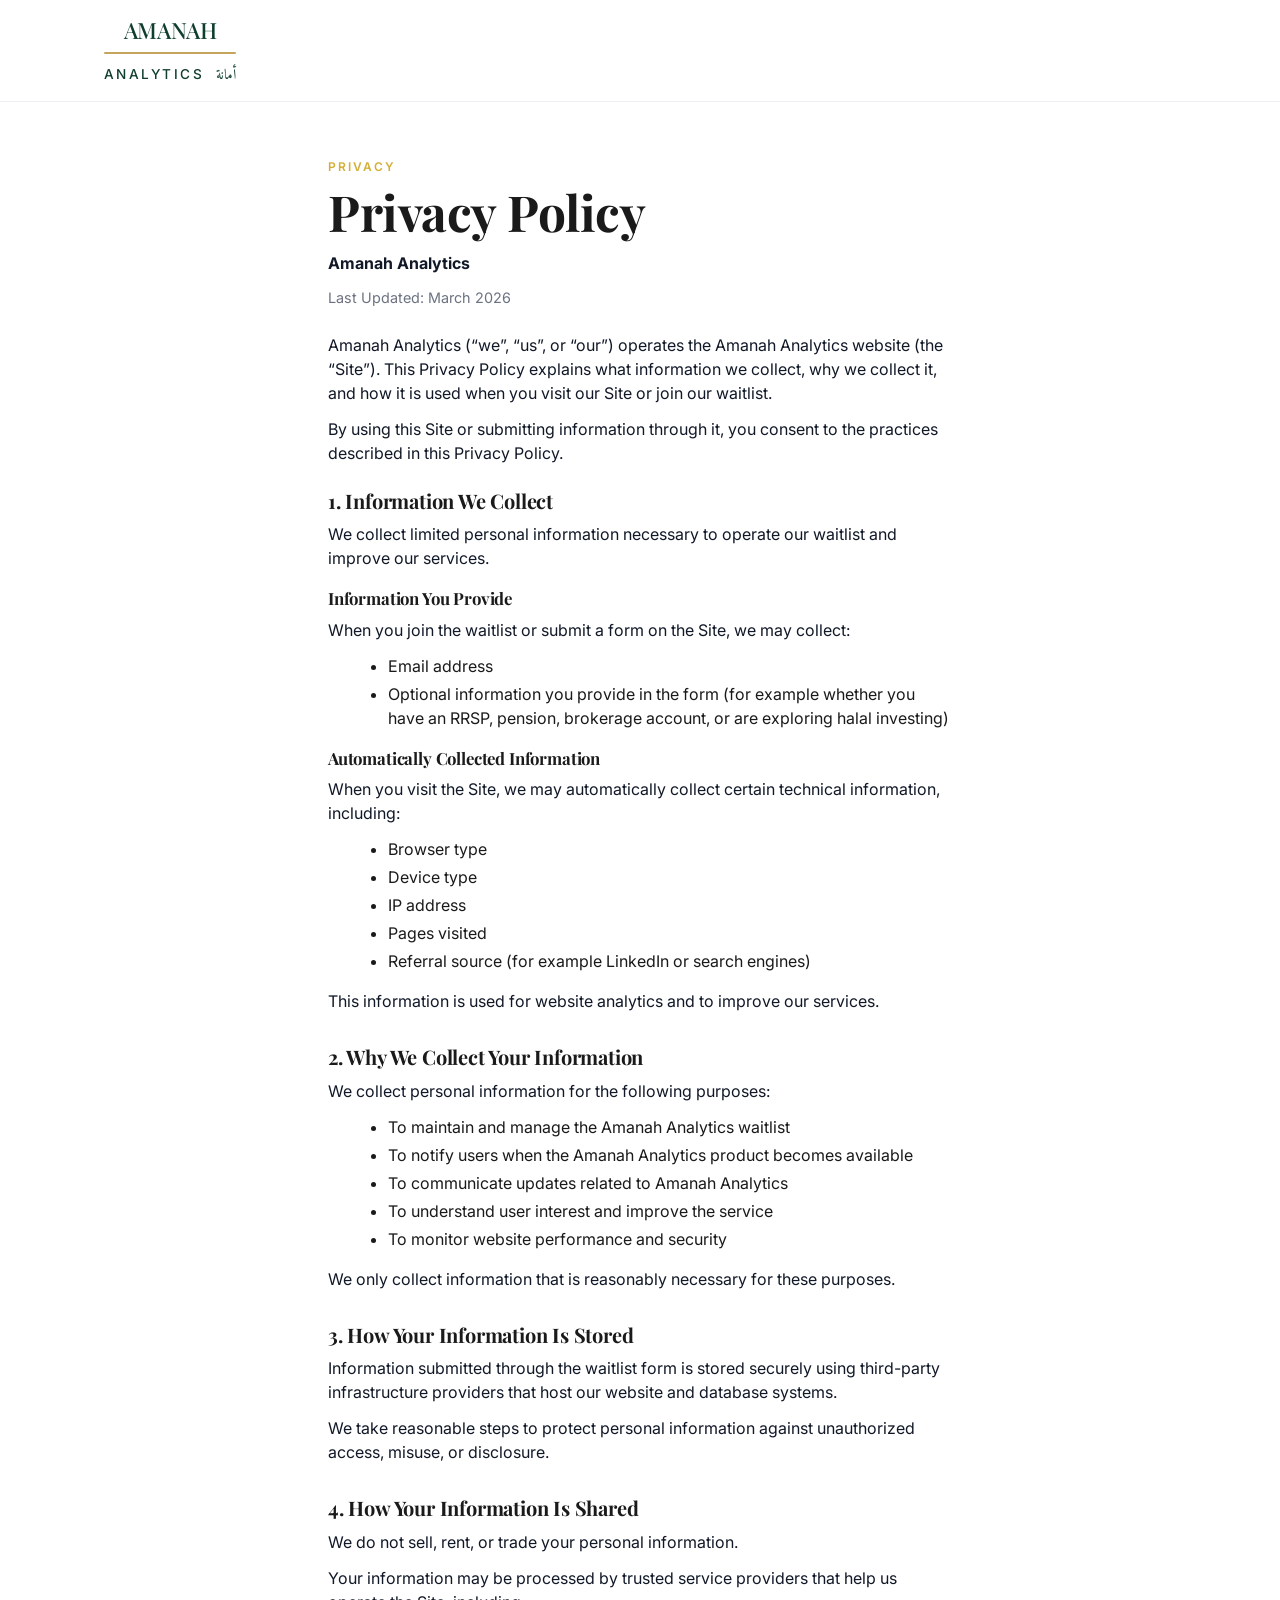
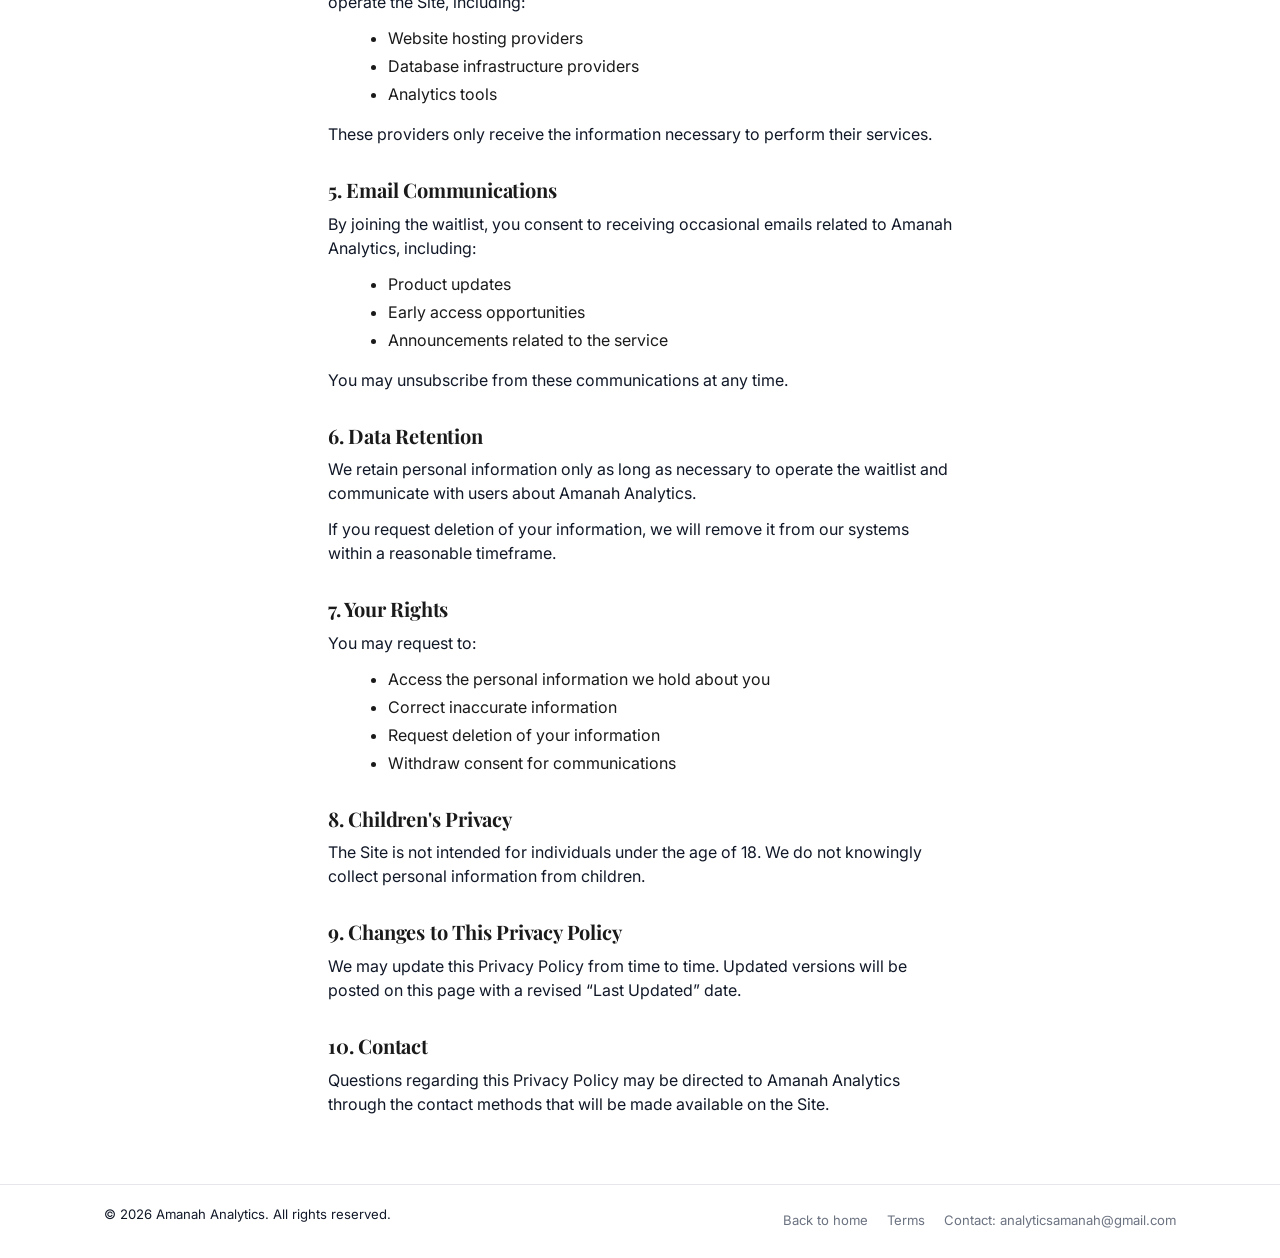
==== commit e0210572: "Add footer contact email link" ====
--- a/privacy.html
+++ b/privacy.html
@@ -1,173 +1,174 @@
-<!DOCTYPE html>
-<html lang="en" class="simple-page">
-<head>
-  <meta charset="UTF-8" />
-  <title>Privacy Policy – Amanah Analytics</title>
-  <meta name="viewport" content="width=device-width, initial-scale=1" />
-
-  <link rel="preconnect" href="https://fonts.googleapis.com" />
-  <link rel="preconnect" href="https://fonts.gstatic.com" crossorigin />
-  <link
-    href="https://fonts.googleapis.com/css2?family=Playfair+Display:wght@500;600;700&family=Inter:wght@300;400;500;600&family=Amiri:wght@400;500&display=swap"
-    rel="stylesheet"
-  />
-
-  <link rel="stylesheet" href="styles.css" />
-</head>
-<body class="simple-page">
-  <header class="site-header">
-    <div class="container header-inner">
-      <a href="index.html" class="logo" style="text-decoration:none; color:inherit;">
-        <div class="logo-text">
-          <span class="logo-amanah">AMANAH</span>
-          <span class="logo-gold-rule" aria-hidden="true"></span>
-          <div class="logo-subrow">
-            <span class="logo-analytics">ANALYTICS</span>
-            <span class="logo-arabic" lang="ar" dir="rtl">أمانة</span>
-          </div>
-        </div>
-      </a>
-    </div>
-  </header>
-
-  <main class="simple-main">
-    <div class="container legal-content">
-      <p class="eyebrow">Privacy</p>
-      <h1>Privacy Policy</h1>
-      <p class="legal-intro"><strong>Amanah Analytics</strong></p>
-      <p class="legal-meta">Last Updated: March 2026</p>
-      <p>
-        Amanah Analytics ("we", "us", or "our") operates the Amanah Analytics website (the "Site"). This Privacy Policy explains what information we collect, why we collect it, and how it is used when you visit our Site or join our waitlist.
-      </p>
-      <p>
-        By using this Site or submitting information through it, you consent to the practices described in this Privacy Policy.
-      </p>
-
-      <h2>1. Information We Collect</h2>
-      <p>
-        We collect limited personal information necessary to operate our waitlist and improve our services.
-      </p>
-      <h3>Information You Provide</h3>
-      <p>
-        When you join the waitlist or submit a form on the Site, we may collect:
-      </p>
-      <ul>
-        <li>Email address</li>
-        <li>Optional information you provide in the form (for example whether you have an RRSP, pension, brokerage account, or are exploring halal investing)</li>
-      </ul>
-      <h3>Automatically Collected Information</h3>
-      <p>
-        When you visit the Site, we may automatically collect certain technical information, including:
-      </p>
-      <ul>
-        <li>Browser type</li>
-        <li>Device type</li>
-        <li>IP address</li>
-        <li>Pages visited</li>
-        <li>Referral source (for example LinkedIn or search engines)</li>
-      </ul>
-      <p>
-        This information is used for website analytics and to improve our services.
-      </p>
-
-      <h2>2. Why We Collect Your Information</h2>
-      <p>
-        We collect personal information for the following purposes:
-      </p>
-      <ul>
-        <li>To maintain and manage the Amanah Analytics waitlist</li>
-        <li>To notify users when the Amanah Analytics product becomes available</li>
-        <li>To communicate updates related to Amanah Analytics</li>
-        <li>To understand user interest and improve the service</li>
-        <li>To monitor website performance and security</li>
-      </ul>
-      <p>
-        We only collect information that is reasonably necessary for these purposes.
-      </p>
-
-      <h2>3. How Your Information Is Stored</h2>
-      <p>
-        Information submitted through the waitlist form is stored securely using third-party infrastructure providers that host our website and database systems.
-      </p>
-      <p>
-        We take reasonable steps to protect personal information against unauthorized access, misuse, or disclosure.
-      </p>
-
-      <h2>4. How Your Information Is Shared</h2>
-      <p>
-        We do not sell, rent, or trade your personal information.
-      </p>
-      <p>
-        Your information may be processed by trusted service providers that help us operate the Site, including:
-      </p>
-      <ul>
-        <li>Website hosting providers</li>
-        <li>Database infrastructure providers</li>
-        <li>Analytics tools</li>
-      </ul>
-      <p>
-        These providers only receive the information necessary to perform their services.
-      </p>
-
-      <h2>5. Email Communications</h2>
-      <p>
-        By joining the waitlist, you consent to receiving occasional emails related to Amanah Analytics, including:
-      </p>
-      <ul>
-        <li>Product updates</li>
-        <li>Early access opportunities</li>
-        <li>Announcements related to the service</li>
-      </ul>
-      <p>
-        You may unsubscribe from these communications at any time.
-      </p>
-
-      <h2>6. Data Retention</h2>
-      <p>
-        We retain personal information only as long as necessary to operate the waitlist and communicate with users about Amanah Analytics.
-      </p>
-      <p>
-        If you request deletion of your information, we will remove it from our systems within a reasonable timeframe.
-      </p>
-
-      <h2>7. Your Rights</h2>
-      <p>
-        You may request to:
-      </p>
-      <ul>
-        <li>Access the personal information we hold about you</li>
-        <li>Correct inaccurate information</li>
-        <li>Request deletion of your information</li>
-        <li>Withdraw consent for communications</li>
-      </ul>
-
-      <h2>8. Children's Privacy</h2>
-      <p>
-        The Site is not intended for individuals under the age of 18. We do not knowingly collect personal information from children.
-      </p>
-
-      <h2>9. Changes to This Privacy Policy</h2>
-      <p>
-        We may update this Privacy Policy from time to time. Updated versions will be posted on this page with a revised "Last Updated" date.
-      </p>
-
-      <h2>10. Contact</h2>
-      <p>
-        Questions regarding this Privacy Policy may be directed to Amanah Analytics through the contact methods that will be made available on the Site.
-      </p>
-    </div>
-  </main>
-
-  <footer class="site-footer">
-    <div class="container footer-inner">
-      <p class="footer-brand">© <span id="year"></span> Amanah Analytics. All rights reserved.</p>
-      <div class="footer-links">
-        <a href="index.html">Back to home</a>
-        <a href="terms.html">Terms</a>
-      </div>
-    </div>
-  </footer>
-
-  <script src="main.js"></script>
-</body>
-</html>
+<!DOCTYPE html>
+<html lang="en" class="simple-page">
+<head>
+  <meta charset="UTF-8" />
+  <title>Privacy Policy – Amanah Analytics</title>
+  <meta name="viewport" content="width=device-width, initial-scale=1" />
+
+  <link rel="preconnect" href="https://fonts.googleapis.com" />
+  <link rel="preconnect" href="https://fonts.gstatic.com" crossorigin />
+  <link
+    href="https://fonts.googleapis.com/css2?family=Playfair+Display:wght@500;600;700&family=Inter:wght@300;400;500;600&family=Amiri:wght@400;500&display=swap"
+    rel="stylesheet"
+  />
+
+  <link rel="stylesheet" href="styles.css" />
+</head>
+<body class="simple-page">
+  <header class="site-header">
+    <div class="container header-inner">
+      <a href="index.html" class="logo" style="text-decoration:none; color:inherit;">
+        <div class="logo-text">
+          <span class="logo-amanah">AMANAH</span>
+          <span class="logo-gold-rule" aria-hidden="true"></span>
+          <div class="logo-subrow">
+            <span class="logo-analytics">ANALYTICS</span>
+            <span class="logo-arabic" lang="ar" dir="rtl">أمانة</span>
+          </div>
+        </div>
+      </a>
+    </div>
+  </header>
+
+  <main class="simple-main">
+    <div class="container legal-content">
+      <p class="eyebrow">Privacy</p>
+      <h1>Privacy Policy</h1>
+      <p class="legal-intro"><strong>Amanah Analytics</strong></p>
+      <p class="legal-meta">Last Updated: March 2026</p>
+      <p>
+        Amanah Analytics (“we”, “us”, or “our”) operates the Amanah Analytics website (the “Site”). This Privacy Policy explains what information we collect, why we collect it, and how it is used when you visit our Site or join our waitlist.
+      </p>
+      <p>
+        By using this Site or submitting information through it, you consent to the practices described in this Privacy Policy.
+      </p>
+
+      <h2>1. Information We Collect</h2>
+      <p>
+        We collect limited personal information necessary to operate our waitlist and improve our services.
+      </p>
+      <h3>Information You Provide</h3>
+      <p>
+        When you join the waitlist or submit a form on the Site, we may collect:
+      </p>
+      <ul>
+        <li>Email address</li>
+        <li>Optional information you provide in the form (for example whether you have an RRSP, pension, brokerage account, or are exploring halal investing)</li>
+      </ul>
+      <h3>Automatically Collected Information</h3>
+      <p>
+        When you visit the Site, we may automatically collect certain technical information, including:
+      </p>
+      <ul>
+        <li>Browser type</li>
+        <li>Device type</li>
+        <li>IP address</li>
+        <li>Pages visited</li>
+        <li>Referral source (for example LinkedIn or search engines)</li>
+      </ul>
+      <p>
+        This information is used for website analytics and to improve our services.
+      </p>
+
+      <h2>2. Why We Collect Your Information</h2>
+      <p>
+        We collect personal information for the following purposes:
+      </p>
+      <ul>
+        <li>To maintain and manage the Amanah Analytics waitlist</li>
+        <li>To notify users when the Amanah Analytics product becomes available</li>
+        <li>To communicate updates related to Amanah Analytics</li>
+        <li>To understand user interest and improve the service</li>
+        <li>To monitor website performance and security</li>
+      </ul>
+      <p>
+        We only collect information that is reasonably necessary for these purposes.
+      </p>
+
+      <h2>3. How Your Information Is Stored</h2>
+      <p>
+        Information submitted through the waitlist form is stored securely using third-party infrastructure providers that host our website and database systems.
+      </p>
+      <p>
+        We take reasonable steps to protect personal information against unauthorized access, misuse, or disclosure.
+      </p>
+
+      <h2>4. How Your Information Is Shared</h2>
+      <p>
+        We do not sell, rent, or trade your personal information.
+      </p>
+      <p>
+        Your information may be processed by trusted service providers that help us operate the Site, including:
+      </p>
+      <ul>
+        <li>Website hosting providers</li>
+        <li>Database infrastructure providers</li>
+        <li>Analytics tools</li>
+      </ul>
+      <p>
+        These providers only receive the information necessary to perform their services.
+      </p>
+
+      <h2>5. Email Communications</h2>
+      <p>
+        By joining the waitlist, you consent to receiving occasional emails related to Amanah Analytics, including:
+      </p>
+      <ul>
+        <li>Product updates</li>
+        <li>Early access opportunities</li>
+        <li>Announcements related to the service</li>
+      </ul>
+      <p>
+        You may unsubscribe from these communications at any time.
+      </p>
+
+      <h2>6. Data Retention</h2>
+      <p>
+        We retain personal information only as long as necessary to operate the waitlist and communicate with users about Amanah Analytics.
+      </p>
+      <p>
+        If you request deletion of your information, we will remove it from our systems within a reasonable timeframe.
+      </p>
+
+      <h2>7. Your Rights</h2>
+      <p>
+        You may request to:
+      </p>
+      <ul>
+        <li>Access the personal information we hold about you</li>
+        <li>Correct inaccurate information</li>
+        <li>Request deletion of your information</li>
+        <li>Withdraw consent for communications</li>
+      </ul>
+
+      <h2>8. Children's Privacy</h2>
+      <p>
+        The Site is not intended for individuals under the age of 18. We do not knowingly collect personal information from children.
+      </p>
+
+      <h2>9. Changes to This Privacy Policy</h2>
+      <p>
+        We may update this Privacy Policy from time to time. Updated versions will be posted on this page with a revised “Last Updated” date.
+      </p>
+
+      <h2>10. Contact</h2>
+      <p>
+        Questions regarding this Privacy Policy may be directed to Amanah Analytics through the contact methods that will be made available on the Site.
+      </p>
+    </div>
+  </main>
+
+  <footer class="site-footer">
+    <div class="container footer-inner">
+      <p class="footer-brand">© <span id="year"></span> Amanah Analytics. All rights reserved.</p>
+      <div class="footer-links">
+        <a href="index.html">Back to home</a>
+        <a href="terms.html">Terms</a>
+        <a href="mailto:analyticsamanah@gmail.com">Contact: analyticsamanah@gmail.com</a>
+      </div>
+    </div>
+  </footer>
+
+  <script src="main.js"></script>
+</body>
+</html>
--- a/styles.css
+++ b/styles.css
@@ -1,154 +1,1214 @@
-:root {
-  --green-deep: #0f3d2e;
-  --green-emerald: #d4af37;
-  --bg-soft: #f7f9f8;
-  --text-dark: #1a1a1a;
-  --muted-gray: #6b7280;
-  --border-subtle: #e5e7eb;
-  --error-red: #b91c1c;
-  --amber: #f59e0b;
-  --radius-md: 14px;
-  --shadow-soft: 0 20px 40px rgba(15, 61, 46, 0.08);
-}
-
-*, *::before, *::after { box-sizing: border-box; }
-html, body { margin: 0; padding: 0; font-family: "Inter", system-ui, sans-serif; color: var(--text-dark); background-color: #ffffff; scroll-behavior: smooth; overflow-x: hidden; }
-body { line-height: 1.5; }
-.container { max-width: 1120px; margin: 0 auto; padding: 0 1.5rem; }
-.section { padding: 4rem 0; }
-.section-muted { background-color: var(--bg-soft); }
-.section-cta { background: linear-gradient(135deg, rgba(15, 61, 46, 0.98), rgba(15, 61, 46, 0.9)); color: #f9fafb; }
-.section-grid { display: grid; grid-template-columns: minmax(0, 1.1fr) minmax(0, 1.5fr); gap: 3rem; align-items: flex-start; }
-.section-header { display: flex; flex-wrap: wrap; align-items: flex-start; justify-content: space-between; gap: 2rem; }
-.section-intro { max-width: 32rem; color: var(--muted-gray); }
-.section-body > p { margin-top: 0; margin-bottom: 1.25rem; }
-h1, h2, h3, h4 { font-family: "Playfair Display", serif; margin: 0 0 0.75rem; letter-spacing: -0.01em; }
-h1 { font-size: clamp(2.2rem, 3vw + 1rem, 3.1rem); line-height: 1.1; }
-h2 { font-size: 1.9rem; line-height: 1.2; }
-h3 { font-size: 1.2rem; }
-h4 { font-size: 1rem; }
-p { margin: 0 0 0.75rem; color: #111827; }
-.eyebrow { text-transform: uppercase; font-size: 0.75rem; letter-spacing: 0.16em; font-weight: 600; color: var(--green-emerald); margin-bottom: 0.5rem; }
-.site-header { position: sticky; top: 0; z-index: 50; backdrop-filter: blur(14px); background-color: rgba(255, 255, 255, 0.92); border-bottom: 1px solid rgba(229, 231, 235, 0.6); }
-.header-inner { display: flex; align-items: center; justify-content: space-between; padding: 0.9rem 1.5rem; }
-.logo { display: flex; flex-direction: column; align-items: flex-start; }
-.logo-text { display: flex; flex-direction: column; align-items: flex-start; width: max-content; }
-.logo-amanah { font-family: "Playfair Display", serif; text-transform: uppercase; letter-spacing: -0.02em; font-size: 1.4rem; font-weight: 500; color: var(--green-deep); display: block; text-align: center; width: 100%; }
-.logo-gold-rule { margin-top: 0.25rem; margin-bottom: 0.65rem; height: 2px; width: 100%; background-color: #c4a55b; border-radius: 999px; }
-.logo-subrow { display: flex; align-items: baseline; gap: 0.75rem; }
-.logo-analytics { font-family: "Inter", system-ui, sans-serif; text-transform: uppercase; letter-spacing: 0.18em; font-size: 0.85rem; font-weight: 500; color: var(--green-deep); }
-.logo-arabic { font-family: "Amiri", serif; font-size: 0.9rem; font-weight: 400; color: var(--green-deep); }
-.nav { display: flex; align-items: center; gap: 1.4rem; font-size: 0.9rem; }
-.nav a { text-decoration: none; color: #111827; padding: 0.2rem 0; border-bottom: 1px solid transparent; }
-.nav a:hover { border-bottom-color: rgba(31, 122, 89, 0.6); }
-.btn { display: inline-flex; align-items: center; justify-content: center; border-radius: 999px; border: none; cursor: pointer; font-size: 0.95rem; font-weight: 500; padding: 0.7rem 1.4rem; text-decoration: none; transition: transform 0.08s ease, box-shadow 0.08s ease, background-color 0.1s ease, color 0.1s ease; white-space: nowrap; }
-.btn-primary { background-color: var(--green-deep); color: #f9fafb; box-shadow: 0 12px 22px rgba(15, 61, 46, 0.25); }
-.btn-primary:hover { background-color: #0c3125; transform: translateY(-1px); box-shadow: 0 18px 30px rgba(15, 61, 46, 0.3); }
-.btn-outline { background-color: transparent; color: var(--green-deep); border: 1px solid rgba(15, 61, 46, 0.2); }
-.btn-outline:hover { border-color: rgba(15, 61, 46, 0.4); background-color: rgba(15, 61, 46, 0.03); }
-.btn-small { padding: 0.45rem 0.9rem; font-size: 0.85rem; }
-.link-cta { background: none; border: none; color: var(--green-emerald); font-weight: 500; font-size: 0.92rem; cursor: pointer; padding: 0.4rem 0.6rem; display: inline-flex; align-items: center; gap: 0.3rem; text-decoration: underline; }
-.link-cta:hover { color: #b8942f; }
-.hero { padding: 4rem 0 3.5rem; }
-.hero-grid { display: grid; grid-template-columns: minmax(0, 1.25fr) minmax(0, 1.1fr); gap: 3.5rem; align-items: center; }
-.hero-copy .hero-subtitle { margin-top: 0.75rem; color: #4b5563; max-width: 32rem; }
-.hero-cta-row { display: flex; flex-wrap: wrap; align-items: center; gap: 0.75rem; margin-top: 1.7rem; }
-.hero-footnote { margin-top: 0.75rem; font-size: 0.8rem; color: var(--muted-gray); }
-.hero-mock { opacity: 0.98; }
-.mock-card { background: linear-gradient(145deg, #f9fafb, #edf2f0); border-radius: 20px; padding: 1.4rem 1.4rem 1.6rem; border: 1px solid rgba(209, 213, 219, 0.9); box-shadow: var(--shadow-soft); }
-.mock-header { display: flex; justify-content: space-between; align-items: center; margin-bottom: 1rem; }
-.mock-title { font-size: 0.9rem; font-weight: 600; color: #111827; }
-.mock-pill { font-size: 0.7rem; padding: 0.1rem 0.55rem; border-radius: 999px; background-color: rgba(15, 61, 46, 0.06); color: var(--green-deep); border: 1px solid rgba(15, 61, 46, 0.12); }
-.mock-body { display: flex; flex-direction: column; gap: 1.2rem; }
-.mock-score-block { display: flex; align-items: center; gap: 1.2rem; }
-.mock-score-ring { width: 80px; height: 80px; border-radius: 999px; background: conic-gradient(#4ade80 0 280deg, rgba(229, 231, 235, 0.9) 280deg 360deg); display: flex; align-items: center; justify-content: center; }
-.mock-score-inner { width: 58px; height: 58px; border-radius: 999px; background-color: #f9fafb; display: flex; flex-direction: column; align-items: center; justify-content: center; }
-.mock-score-number { font-size: 1.2rem; font-weight: 600; color: var(--green-deep); }
-.mock-score-label { font-size: 0.7rem; color: var(--muted-gray); }
-.mock-score-heading { font-size: 0.95rem; font-weight: 600; }
-.mock-score-caption { font-size: 0.78rem; color: var(--muted-gray); }
-.mock-columns { display: grid; grid-template-columns: 1.1fr 1fr; gap: 1.2rem; }
-.mock-label { font-size: 0.78rem; text-transform: uppercase; letter-spacing: 0.12em; color: var(--muted-gray); margin-bottom: 0.4rem; }
-.mock-bars { display: flex; flex-direction: column; gap: 0.5rem; }
-.mock-bar { display: grid; grid-template-columns: minmax(0, 1.5fr) minmax(0, 2.4fr) auto; gap: 0.5rem; align-items: center; font-size: 0.8rem; }
-.bar-track { width: 100%; height: 6px; border-radius: 999px; background-color: rgba(229, 231, 235, 0.9); overflow: hidden; }
-.bar-fill { height: 100%; border-radius: inherit; }
-.bar-fill-green { background: linear-gradient(90deg, #16a34a 0%, #86efac 40%, #facc15 100%); }
-.bar-fill-amber { background: linear-gradient(90deg, #16a34a 0%, #a3e635 40%, #facc15 100%); }
-.bar-fill-red { background: linear-gradient(90deg, #ef4444, #b91c1c); }
-.bar-value { font-variant-numeric: tabular-nums; font-size: 0.78rem; color: #111827; }
-.mock-purification-amount { font-size: 1.2rem; font-weight: 600; color: var(--green-deep); }
-.per-year { font-size: 0.8rem; margin-left: 0.1rem; color: var(--muted-gray); }
-.mock-violations { margin: 0.4rem 0 0; padding-left: 1rem; font-size: 0.78rem; color: #374151; }
-.mock-disclaimer { margin-top: 0.7rem; font-size: 0.7rem; color: var(--muted-gray); }
-.problem-list { display: grid; grid-template-columns: repeat(auto-fit, minmax(200px, 1fr)); gap: 1.4rem; margin-top: 1rem; }
-.problem-item { padding: 1rem 1.1rem; border-radius: var(--radius-md); border: 1px solid var(--border-subtle); background-color: #ffffff; }
-.problem-item h3 { font-size: 1rem; margin-bottom: 0.4rem; }
-.steps-grid { display: grid; grid-template-columns: repeat(4, minmax(0, 1fr)); gap: 1.4rem; margin-top: 2rem; }
-.step-card { padding: 1.4rem 1.3rem; border-radius: var(--radius-md); border: 1px solid var(--border-subtle); background-color: #ffffff; }
-.step-number { font-size: 0.75rem; font-weight: 600; color: var(--green-emerald); margin-bottom: 0.3rem; }
-.report-grid { display: grid; grid-template-columns: minmax(0, 1.1fr) minmax(0, 1.1fr); gap: 1.6rem; margin-top: 2rem; }
-.report-card { background-color: #ffffff; border-radius: 18px; border: 1px solid rgba(209, 213, 219, 0.9); box-shadow: 0 18px 32px rgba(15, 23, 42, 0.06); padding: 1.5rem 1.6rem; }
-.report-score-row { display: flex; gap: 1.2rem; align-items: center; margin-bottom: 1.3rem; }
-.report-score-circle .circle-outer { width: 90px; height: 90px; border-radius: 999px; background: conic-gradient(#4ade80 0 280deg, #e5e7eb 280deg 360deg); display: flex; align-items: center; justify-content: center; }
-.circle-inner { width: 64px; height: 64px; border-radius: 999px; background-color: #f9fafb; display: flex; flex-direction: column; align-items: center; justify-content: center; }
-.circle-score { font-size: 1.3rem; font-weight: 600; color: var(--green-deep); }
-.report-score-title { font-size: 0.95rem; font-weight: 600; }
-.report-score-desc { font-size: 0.86rem; color: #4b5563; margin-top: 0.2rem; }
-.report-breakdown { margin-top: 1rem; }
-.report-breakdown h4 { font-size: 0.9rem; margin-bottom: 0.5rem; }
-.breakdown-list { list-style: none; padding: 0; margin: 0 0 0.8rem; font-size: 0.86rem; }
-.breakdown-list li { display: grid; grid-template-columns: auto minmax(0, 1fr) auto; gap: 0.45rem; align-items: center; padding: 0.2rem 0; }
-.dot { width: 8px; height: 8px; border-radius: 999px; }
-.dot-green { background-color: #16a34a; }
-.dot-amber { background-color: #f59e0b; }
-.dot-red { background-color: #dc2626; }
-.breakdown-value { font-variant-numeric: tabular-nums; font-size: 0.8rem; }
-.chart-row { display: grid; grid-template-columns: auto minmax(0, 1fr); gap: 1.2rem; align-items: center; margin-top: 0.4rem; }
-.donut-chart { width: 120px; height: 120px; border-radius: 50%; background: conic-gradient(#16a34a 0 220deg, #f59e0b 220deg 280deg, #dc2626 280deg 360deg); position: relative; }
-.donut-chart::after { content: ""; position: absolute; inset: 18px; border-radius: inherit; background-color: #ffffff; }
-.bar-chart { display: flex; flex-direction: column; gap: 0.55rem; }
-.bar-row { display: grid; grid-template-columns: minmax(0, 1fr) minmax(0, 2.1fr) auto; gap: 0.55rem; align-items: center; font-size: 0.82rem; }
-.report-section { margin-top: 1rem; }
-.violations-list { list-style: none; padding: 0; margin: 0.3rem 0 0; display: flex; flex-direction: column; gap: 0.6rem; }
-.violation-tag { display: inline-flex; align-items: center; justify-content: center; padding: 0.05rem 0.5rem; border-radius: 999px; background-color: rgba(15, 61, 46, 0.06); color: var(--green-deep); font-size: 0.7rem; font-weight: 500; margin-bottom: 0.15rem; }
-.violation-title { font-size: 0.86rem; font-weight: 600; }
-.violation-text { font-size: 0.8rem; color: #4b5563; }
-.purification-amount { font-size: 1.4rem; font-weight: 600; color: var(--green-deep); }
-.purification-text { font-size: 0.84rem; color: #4b5563; margin-top: 0.3rem; }
-.report-footnote { margin-top: 1.1rem; padding-top: 0.8rem; border-top: 1px dashed #e5e7eb; font-size: 0.78rem; color: var(--muted-gray); }
-.pill-grid { display: grid; grid-template-columns: repeat(2, minmax(0, 1fr)); gap: 1.2rem; margin-top: 1.3rem; }
-.pill-card { padding: 1.2rem; border-radius: var(--radius-md); border: 1px solid var(--border-subtle); background-color: #ffffff; }
-.pill-card p { font-size: 0.9rem; }
-.methodology-footnotes { margin-top: 1.2rem; font-size: 0.86rem; color: #4b5563; }
-.who-grid { display: grid; grid-template-columns: repeat(2, minmax(0, 1fr)); gap: 1.2rem; margin-top: 1.2rem; }
-.who-card { padding: 1.2rem; border-radius: var(--radius-md); border: 1px solid var(--border-subtle); background-color: #ffffff; position: relative; }
-.who-card-secondary { border-style: dashed; }
-.section-cta .eyebrow { color: #a7f3d0; }
-.section-cta h2 { color: #ecfdf5; }
-.section-cta p { color: #d1fae5; }
-.cta-inner { display: grid; grid-template-columns: minmax(0, 1.3fr) minmax(0, 1.1fr); gap: 2rem; align-items: center; }
-.waitlist-form { background-color: rgba(15, 23, 42, 0.35); border-radius: 20px; padding: 1.4rem; border: 1px solid rgba(148, 163, 184, 0.5); display: grid; grid-template-columns: minmax(0, 1.2fr) minmax(0, 1fr); gap: 0.6rem; align-items: stretch; margin-top: 0; width: 100%; }
-.waitlist-form input, .waitlist-form select { border-radius: 999px; border: 1px solid rgba(148, 163, 184, 0.9); padding: 0.7rem 0.9rem; font-size: 0.9rem; background-color: rgba(15, 23, 42, 0.7); color: #e5e7eb; outline: none; min-width: 0; }
-.waitlist-form__name { grid-column: 1 / -1; }
-.waitlist-form button.btn-primary { grid-column: 1 / -1; padding: 0.9rem 1.6rem; font-size: 1rem; width: 100%; }
-.section-cta .waitlist-form button.btn-primary { background-color: #e5d426; color: #ffffff; box-shadow: 0 16px 30px rgba(15, 23, 42, 0.4); font-weight: 500; }
-.form-note { grid-column: 1 / -1; font-size: 0.75rem; color: #9ca3af; margin-top: 0.1rem; }
-.site-footer { border-top: 1px solid var(--border-subtle); padding: 1.3rem 0; background-color: #ffffff; }
-.footer-inner { display: flex; justify-content: space-between; align-items: center; gap: 1rem; font-size: 0.82rem; color: var(--muted-gray); }
-.footer-links { display: flex; gap: 1.2rem; }
-.footer-links a { color: var(--muted-gray); text-decoration: none; }
-.footer-links a:hover { color: var(--green-deep); }
-.sr-only { position: absolute; width: 1px; height: 1px; padding: 0; margin: -1px; overflow: hidden; clip: rect(0,0,0,0); white-space: nowrap; border: 0; }
-.simple-page { min-height: 100vh; display: flex; flex-direction: column; }
-.simple-main { padding: 3.5rem 0; }
-.legal-content { max-width: 42rem; }
-.legal-content .legal-meta { color: var(--muted-gray); font-size: 0.9rem; margin-bottom: 1.5rem; }
-.legal-content h2 { margin-top: 2rem; margin-bottom: 0.6rem; font-size: 1.25rem; }
-.legal-content h2:first-of-type { margin-top: 1.5rem; }
-.legal-content h3 { margin-top: 1rem; margin-bottom: 0.4rem; font-size: 1.05rem; }
-.legal-content ul { margin: 0.5rem 0 1rem 1.25rem; }
-.legal-content li + li { margin-top: 0.25rem; }
-@media (max-width: 960px) { .hero-grid, .section-grid, .report-grid, .cta-inner { grid-template-columns: minmax(0, 1fr); } .hero { padding-top: 3.2rem; } .header-inner { gap: 1rem; } .nav { display: none; } .waitlist-form { grid-template-columns: 1fr; } }
-@media (max-width: 720px) { .steps-grid { grid-template-columns: minmax(0, 1fr); } .pill-grid, .who-grid { grid-template-columns: minmax(0, 1fr); } .hero-grid { gap: 2.5rem; } .report-score-row { flex-direction: column; align-items: flex-start; } }
-@media (max-width: 480px) { .header-inner { padding-inline: 1rem; } .container { padding-inline: 1rem; } }
+:root {
+  --green-deep: #0f3d2e;
+  /* Accent changed from emerald green to a muted gold */
+  --green-emerald: #d4af37;
+  --bg-soft: #f7f9f8;
+  --text-dark: #1a1a1a;
+  --muted-gray: #6b7280;
+  --border-subtle: #e5e7eb;
+  --error-red: #b91c1c;
+  --amber: #f59e0b;
+  --radius-md: 14px;
+  --shadow-soft: 0 20px 40px rgba(15, 61, 46, 0.08);
+}
+
+*,
+*::before,
+*::after {
+  box-sizing: border-box;
+}
+
+html,
+body {
+  margin: 0;
+  padding: 0;
+  font-family: "Inter", system-ui, -apple-system, BlinkMacSystemFont, "Segoe UI",
+    sans-serif;
+  color: var(--text-dark);
+  background-color: #ffffff;
+  scroll-behavior: smooth;
+  /* Prevent sideways scrolling on small screens */
+  overflow-x: hidden;
+}
+
+body {
+  line-height: 1.5;
+}
+
+/* Layout helpers */
+
+.container {
+  max-width: 1120px;
+  margin: 0 auto;
+  padding: 0 1.5rem;
+}
+
+.section {
+  padding: 4rem 0;
+}
+
+.section-muted {
+  background-color: var(--bg-soft);
+}
+
+.section-cta {
+  background: linear-gradient(
+    135deg,
+    rgba(15, 61, 46, 0.98),
+    rgba(15, 61, 46, 0.9)
+  );
+  color: #f9fafb;
+}
+
+.section-grid {
+  display: grid;
+  grid-template-columns: minmax(0, 1.1fr) minmax(0, 1.5fr);
+  gap: 3rem;
+  align-items: flex-start;
+}
+
+.section-header {
+  display: flex;
+  flex-wrap: wrap;
+  align-items: flex-start;
+  justify-content: space-between;
+  gap: 2rem;
+}
+
+.section-intro {
+  max-width: 32rem;
+  color: var(--muted-gray);
+}
+
+.section-body > p {
+  margin-top: 0;
+  margin-bottom: 1.25rem;
+}
+
+/* Typography */
+
+h1,
+h2,
+h3,
+h4 {
+  font-family: "Playfair Display", "Times New Roman", serif;
+  margin: 0 0 0.75rem;
+  letter-spacing: -0.01em;
+}
+
+h1 {
+  font-size: clamp(2.2rem, 3vw + 1rem, 3.1rem);
+  line-height: 1.1;
+}
+
+h2 {
+  font-size: 1.9rem;
+  line-height: 1.2;
+}
+
+h3 {
+  font-size: 1.2rem;
+}
+
+h4 {
+  font-size: 1rem;
+}
+
+p {
+  margin: 0 0 0.75rem;
+  color: #111827;
+}
+
+.eyebrow {
+  text-transform: uppercase;
+  font-size: 0.75rem;
+  letter-spacing: 0.16em;
+  font-weight: 600;
+  color: var(--green-emerald);
+  margin-bottom: 0.5rem;
+}
+
+/* Header */
+
+.site-header {
+  position: sticky;
+  top: 0;
+  z-index: 50;
+  backdrop-filter: blur(14px);
+  background-color: rgba(255, 255, 255, 0.92);
+  border-bottom: 1px solid rgba(229, 231, 235, 0.6);
+}
+
+.header-inner {
+  display: flex;
+  align-items: center;
+  justify-content: space-between;
+  padding: 0.9rem 1.5rem;
+}
+
+.logo {
+  display: flex;
+  flex-direction: column;
+  align-items: flex-start;
+}
+
+.logo-text {
+  display: flex;
+  flex-direction: column;
+  align-items: flex-start;
+  width: max-content;
+}
+
+.logo-title {
+  display: none;
+}
+
+.logo-tagline {
+  display: none;
+}
+
+/* New stacked wordmark */
+.logo-amanah {
+  font-family: "Playfair Display", "Times New Roman", serif;
+  text-transform: uppercase;
+  letter-spacing: -0.02em;
+  font-size: 1.4rem;
+  font-weight: 500;
+  color: var(--green-deep);
+  display: block;
+  text-align: center;
+  width: 100%;
+}
+
+.logo-gold-rule {
+  margin-top: 0.25rem;
+  margin-bottom: 0.65rem;
+  height: 2px;
+  width: 100%;
+  background-color: #c4a55b;
+  border-radius: 999px;
+}
+
+.logo-subrow {
+  display: flex;
+  align-items: baseline;
+  gap: 0.75rem;
+}
+
+.logo-analytics {
+  font-family: "Inter", system-ui, -apple-system, BlinkMacSystemFont, "Segoe UI",
+    sans-serif;
+  text-transform: uppercase;
+  letter-spacing: 0.18em;
+  font-size: 0.85rem;
+  font-weight: 500;
+  color: var(--green-deep);
+}
+
+.logo-arabic {
+  font-family: "Amiri", "Cairo", system-ui, -apple-system, BlinkMacSystemFont,
+    "Segoe UI", sans-serif;
+  font-size: 0.9rem;
+  font-weight: 400;
+  color: var(--green-deep);
+}
+
+.nav {
+  display: flex;
+  align-items: center;
+  gap: 1.4rem;
+  font-size: 0.9rem;
+}
+
+.nav a {
+  text-decoration: none;
+  color: #111827;
+  padding: 0.2rem 0;
+  border-bottom: 1px solid transparent;
+}
+
+.nav a:hover {
+  border-bottom-color: rgba(31, 122, 89, 0.6);
+}
+
+/* Buttons */
+
+.btn {
+  display: inline-flex;
+  align-items: center;
+  justify-content: center;
+  border-radius: 999px;
+  border: none;
+  cursor: pointer;
+  font-size: 0.95rem;
+  font-weight: 500;
+  padding: 0.7rem 1.4rem;
+  text-decoration: none;
+  transition: transform 0.08s ease, box-shadow 0.08s ease,
+    background-color 0.1s ease, color 0.1s ease;
+  white-space: nowrap;
+}
+
+.btn-primary {
+  background-color: var(--green-deep);
+  color: #f9fafb;
+  box-shadow: 0 12px 22px rgba(15, 61, 46, 0.25);
+}
+
+.btn-primary:hover {
+  background-color: #0c3125;
+  transform: translateY(-1px);
+  box-shadow: 0 18px 30px rgba(15, 61, 46, 0.3);
+}
+
+.btn-outline {
+  background-color: transparent;
+  color: var(--green-deep);
+  border: 1px solid rgba(15, 61, 46, 0.2);
+}
+
+.btn-outline:hover {
+  border-color: rgba(15, 61, 46, 0.4);
+  background-color: rgba(15, 61, 46, 0.03);
+}
+
+.btn-small {
+  padding: 0.45rem 0.9rem;
+  font-size: 0.85rem;
+}
+
+.link-cta {
+  background: none;
+  border: none;
+  color: var(--green-emerald);
+  font-weight: 500;
+  font-size: 0.92rem;
+  cursor: pointer;
+  padding: 0.4rem 0.6rem;
+  display: inline-flex;
+  align-items: center;
+  gap: 0.3rem;
+  text-decoration: underline;
+  text-decoration-thickness: 1px;
+  text-underline-offset: 2px;
+}
+
+.link-cta:hover {
+  color: #b8942f;
+}
+
+/* Hero */
+
+.hero {
+  padding: 4rem 0 3.5rem;
+}
+
+.hero-grid {
+  display: grid;
+  grid-template-columns: minmax(0, 1.25fr) minmax(0, 1.1fr);
+  gap: 3.5rem;
+  align-items: center;
+}
+
+.hero-copy .hero-subtitle {
+  margin-top: 0.75rem;
+  color: #4b5563;
+  max-width: 32rem;
+}
+
+.hero-cta-row {
+  display: flex;
+  flex-wrap: wrap;
+  align-items: center;
+  gap: 0.75rem;
+  margin-top: 1.7rem;
+}
+
+.hero-footnote {
+  margin-top: 0.75rem;
+  font-size: 0.8rem;
+  color: var(--muted-gray);
+}
+
+/* Hero mock */
+
+.hero-mock {
+  opacity: 0.98;
+}
+
+.mock-card {
+  background: linear-gradient(145deg, #f9fafb, #edf2f0);
+  border-radius: 20px;
+  padding: 1.4rem 1.4rem 1.6rem;
+  border: 1px solid rgba(209, 213, 219, 0.9);
+  box-shadow: var(--shadow-soft);
+}
+
+.mock-header {
+  display: flex;
+  justify-content: space-between;
+  align-items: center;
+  margin-bottom: 1rem;
+}
+
+.mock-title {
+  font-size: 0.9rem;
+  font-weight: 600;
+  color: #111827;
+}
+
+.mock-pill {
+  font-size: 0.7rem;
+  padding: 0.1rem 0.55rem;
+  border-radius: 999px;
+  background-color: rgba(15, 61, 46, 0.06);
+  color: var(--green-deep);
+  border: 1px solid rgba(15, 61, 46, 0.12);
+}
+
+.mock-body {
+  display: flex;
+  flex-direction: column;
+  gap: 1.2rem;
+}
+
+.mock-score-block {
+  display: flex;
+  align-items: center;
+  gap: 1.2rem;
+}
+
+/* Flat ring: same technique as .donut-chart – single conic + ::after hole, no 3D */
+.mock-score-ring {
+  width: 80px;
+  height: 80px;
+  min-width: 80px;
+  min-height: 80px;
+  max-width: 80px;
+  max-height: 80px;
+  aspect-ratio: 1;
+  border-radius: 50%;
+  background: conic-gradient(#4ade80 0 280deg, #e5e7eb 280deg 360deg);
+  position: relative;
+  display: flex;
+  align-items: center;
+  justify-content: center;
+  box-shadow: none;
+  border: none;
+  -webkit-appearance: none;
+  backface-visibility: hidden;
+  flex-shrink: 0;
+}
+
+.mock-score-ring::after {
+  content: "";
+  position: absolute;
+  inset: 11px;
+  border-radius: 50%;
+  background-color: #f9fafb;
+}
+
+.mock-score-inner {
+  width: 58px;
+  height: 58px;
+  border-radius: 999px;
+  background: transparent;
+  display: flex;
+  flex-direction: column;
+  align-items: center;
+  justify-content: center;
+  box-shadow: none;
+  position: relative;
+  z-index: 1;
+}
+
+.mock-score-number {
+  font-size: 1.2rem;
+  font-weight: 600;
+  color: var(--green-deep);
+}
+
+.mock-score-label {
+  font-size: 0.7rem;
+  color: var(--muted-gray);
+}
+
+.mock-score-heading {
+  font-size: 0.95rem;
+  font-weight: 600;
+}
+
+.mock-score-caption {
+  font-size: 0.78rem;
+  color: var(--muted-gray);
+}
+
+.mock-columns {
+  display: grid;
+  grid-template-columns: 1.1fr 1fr;
+  gap: 1.2rem;
+}
+
+.mock-label {
+  font-size: 0.78rem;
+  text-transform: uppercase;
+  letter-spacing: 0.12em;
+  color: var(--muted-gray);
+  margin-bottom: 0.4rem;
+}
+
+.mock-bars {
+  display: flex;
+  flex-direction: column;
+  gap: 0.5rem;
+}
+
+.mock-bar {
+  display: grid;
+  grid-template-columns: minmax(0, 1.5fr) minmax(0, 2.4fr) auto;
+  gap: 0.75rem;
+  align-items: center;
+  font-size: 0.8rem;
+}
+
+.mock-bar span:first-of-type {
+  min-width: 0;
+  padding-right: 0.25rem;
+}
+
+.bar-track {
+  width: 100%;
+  height: 6px;
+  border-radius: 999px;
+  background-color: rgba(229, 231, 235, 0.9);
+  overflow: hidden;
+}
+
+.bar-fill {
+  height: 100%;
+  border-radius: inherit;
+}
+
+.bar-fill-green {
+  /* Compliant equities: green leading into yellow */
+  background: linear-gradient(90deg, #16a34a 0%, #86efac 40%, #facc15 100%);
+}
+
+.bar-fill-amber {
+  /* Non-compliant / cash: green first, then yellow */
+  background: linear-gradient(90deg, #16a34a 0%, #a3e635 40%, #facc15 100%);
+}
+
+.bar-fill-red {
+  background: linear-gradient(90deg, #ef4444, #b91c1c);
+}
+
+.bar-value {
+  font-variant-numeric: tabular-nums;
+  font-size: 0.78rem;
+  color: #111827;
+}
+
+.mock-purification-amount {
+  font-size: 1.2rem;
+  font-weight: 600;
+  color: var(--green-deep);
+}
+
+.per-year {
+  font-size: 0.8rem;
+  margin-left: 0.1rem;
+  color: var(--muted-gray);
+}
+
+.mock-violations {
+  margin: 0.4rem 0 0;
+  padding-left: 1rem;
+  font-size: 0.78rem;
+  color: #374151;
+}
+
+.mock-violations li + li {
+  margin-top: 0.2rem;
+}
+
+.mock-disclaimer {
+  margin-top: 0.7rem;
+  font-size: 0.7rem;
+  color: var(--muted-gray);
+}
+
+/* Problem */
+
+.problem-list {
+  display: grid;
+  grid-template-columns: repeat(auto-fit, minmax(200px, 1fr));
+  gap: 1.4rem;
+  margin-top: 1rem;
+}
+
+.problem-item {
+  padding: 1rem 1.1rem;
+  border-radius: var(--radius-md);
+  border: 1px solid var(--border-subtle);
+  background-color: #ffffff;
+}
+
+.problem-item h3 {
+  font-size: 1rem;
+  margin-bottom: 0.4rem;
+}
+
+/* Steps */
+
+.steps-grid {
+  display: grid;
+  grid-template-columns: repeat(4, minmax(0, 1fr));
+  gap: 1.4rem;
+  margin-top: 2rem;
+}
+
+.step-card {
+  padding: 1.4rem 1.3rem;
+  border-radius: var(--radius-md);
+  border: 1px solid var(--border-subtle);
+  background-color: #ffffff;
+}
+
+.step-number {
+  font-size: 0.75rem;
+  font-weight: 600;
+  color: var(--green-emerald);
+  margin-bottom: 0.3rem;
+}
+
+/* Report section */
+
+.report-grid {
+  display: grid;
+  grid-template-columns: minmax(0, 1.1fr) minmax(0, 1.1fr);
+  gap: 1.6rem;
+  margin-top: 2rem;
+}
+
+.report-card {
+  background-color: #ffffff;
+  border-radius: 18px;
+  border: 1px solid rgba(209, 213, 219, 0.9);
+  box-shadow: 0 18px 32px rgba(15, 23, 42, 0.06);
+  padding: 1.5rem 1.6rem;
+}
+
+.report-score-row {
+  display: flex;
+  gap: 1.2rem;
+  align-items: center;
+  margin-bottom: 1.3rem;
+}
+
+.report-score-circle {
+  flex-shrink: 0;
+  width: 90px;
+  height: 90px;
+}
+
+.report-score-text {
+  padding-left: 0.35rem;
+}
+
+/* Flat ring: same technique as .donut-chart – single conic + ::after hole */
+.report-score-circle .circle-outer {
+  width: 90px;
+  height: 90px;
+  min-width: 90px;
+  min-height: 90px;
+  max-width: 90px;
+  max-height: 90px;
+  aspect-ratio: 1;
+  border-radius: 50%;
+  background: conic-gradient(#4ade80 0 280deg, #e5e7eb 280deg 360deg);
+  position: relative;
+  display: flex;
+  align-items: center;
+  justify-content: center;
+  box-shadow: none;
+  border: none;
+  backface-visibility: hidden;
+  flex-shrink: 0;
+}
+
+.report-score-circle .circle-outer::after {
+  content: "";
+  position: absolute;
+  inset: 13px;
+  border-radius: 50%;
+  background-color: #f9fafb;
+}
+
+.report-score-circle .circle-inner {
+  width: 64px;
+  height: 64px;
+  border-radius: 999px;
+  background: transparent;
+  display: flex;
+  flex-direction: column;
+  align-items: center;
+  justify-content: center;
+  box-shadow: none;
+  position: relative;
+  z-index: 1;
+}
+
+.circle-score {
+  font-size: 1.3rem;
+  font-weight: 600;
+  color: var(--green-deep);
+}
+
+.circle-label {
+  display: none;
+}
+
+.report-score-title {
+  font-size: 0.95rem;
+  font-weight: 600;
+}
+
+.report-score-desc {
+  font-size: 0.86rem;
+  color: #4b5563;
+  margin-top: 0.2rem;
+}
+
+/* Breakdown + charts */
+
+.report-breakdown {
+  margin-top: 1rem;
+}
+
+.report-breakdown h4 {
+  font-size: 0.9rem;
+  margin-bottom: 0.5rem;
+}
+
+.breakdown-list {
+  list-style: none;
+  padding: 0;
+  margin: 0 0 0.8rem;
+  font-size: 0.86rem;
+}
+
+.breakdown-list li {
+  display: grid;
+  grid-template-columns: auto minmax(0, 1fr) auto;
+  gap: 0.45rem;
+  align-items: center;
+  padding: 0.2rem 0;
+}
+
+.dot {
+  width: 8px;
+  height: 8px;
+  border-radius: 999px;
+}
+
+.dot-green {
+  background-color: #16a34a;
+}
+
+.dot-amber {
+  background-color: #f59e0b;
+}
+
+.dot-red {
+  background-color: #dc2626;
+}
+
+.breakdown-value {
+  font-variant-numeric: tabular-nums;
+  font-size: 0.8rem;
+}
+
+/* Donut chart */
+
+.chart-row {
+  display: grid;
+  grid-template-columns: auto minmax(0, 1fr);
+  gap: 1.2rem;
+  align-items: center;
+  margin-top: 0.4rem;
+}
+
+.donut-chart {
+  width: 120px;
+  height: 120px;
+  border-radius: 50%;
+  background: conic-gradient(
+    #16a34a 0 220deg,
+    #f59e0b 220deg 280deg,
+    #dc2626 280deg 360deg
+  );
+  position: relative;
+}
+
+.donut-chart::after {
+  content: "";
+  position: absolute;
+  inset: 18px;
+  border-radius: inherit;
+  background-color: #ffffff;
+}
+
+/* Simple bar chart */
+
+.bar-chart {
+  display: flex;
+  flex-direction: column;
+  gap: 0.55rem;
+}
+
+.bar-row {
+  display: grid;
+  grid-template-columns: minmax(0, 1fr) minmax(0, 2.1fr) auto;
+  gap: 0.75rem;
+  align-items: center;
+  font-size: 0.82rem;
+}
+
+.bar-row span:first-of-type {
+  min-width: 0;
+  padding-right: 0.25rem;
+}
+
+/* Violations & purification */
+
+.report-section {
+  margin-top: 1rem;
+}
+
+.report-section:first-of-type {
+  margin-top: 0.3rem;
+}
+
+.violations-list {
+  list-style: none;
+  padding: 0;
+  margin: 0.3rem 0 0;
+  display: flex;
+  flex-direction: column;
+  gap: 0.6rem;
+}
+
+.violation-tag {
+  display: inline-flex;
+  align-items: center;
+  justify-content: center;
+  padding: 0.05rem 0.5rem;
+  border-radius: 999px;
+  background-color: rgba(15, 61, 46, 0.06);
+  color: var(--green-deep);
+  font-size: 0.7rem;
+  font-weight: 500;
+  margin-bottom: 0.15rem;
+}
+
+.violation-title {
+  font-size: 0.86rem;
+  font-weight: 600;
+}
+
+.violation-text {
+  font-size: 0.8rem;
+  color: #4b5563;
+}
+
+.purification-amount {
+  font-size: 1.4rem;
+  font-weight: 600;
+  color: var(--green-deep);
+}
+
+.purification-text {
+  font-size: 0.84rem;
+  color: #4b5563;
+  margin-top: 0.3rem;
+}
+
+.report-footnote {
+  margin-top: 1.1rem;
+  padding-top: 0.8rem;
+  border-top: 1px dashed #e5e7eb;
+  font-size: 0.78rem;
+  color: var(--muted-gray);
+}
+
+/* Standards */
+
+.pill-grid {
+  display: grid;
+  grid-template-columns: repeat(2, minmax(0, 1fr));
+  gap: 1.2rem;
+  margin-top: 1.3rem;
+}
+
+.pill-card {
+  padding: 1.2rem 1.2rem;
+  border-radius: var(--radius-md);
+  border: 1px solid var(--border-subtle);
+  background-color: #ffffff;
+}
+
+.pill-card p {
+  font-size: 0.9rem;
+}
+
+.methodology-footnotes {
+  margin-top: 1.2rem;
+  font-size: 0.86rem;
+  color: #4b5563;
+}
+
+/* Who it's for */
+
+.who-grid {
+  display: grid;
+  grid-template-columns: repeat(2, minmax(0, 1fr));
+  gap: 1.2rem;
+  margin-top: 1.2rem;
+}
+
+.who-card {
+  padding: 1.2rem 1.2rem;
+  border-radius: var(--radius-md);
+  border: 1px solid var(--border-subtle);
+  background-color: #ffffff;
+  position: relative;
+}
+
+.who-card-secondary {
+  border-style: dashed;
+}
+
+.who-tag {
+  position: absolute;
+  top: 0.9rem;
+  right: 0.9rem;
+  font-size: 0.7rem;
+  color: var(--muted-gray);
+}
+
+/* CTA / waitlist */
+
+.section-cta .eyebrow {
+  color: #a7f3d0;
+}
+
+.section-cta h2 {
+  color: #ecfdf5;
+}
+
+.section-cta p {
+  color: #d1fae5;
+}
+
+.cta-inner {
+  display: grid;
+  grid-template-columns: minmax(0, 1.3fr) minmax(0, 1.1fr);
+  gap: 2rem;
+  align-items: center;
+}
+
+.waitlist-form {
+  background-color: rgba(15, 23, 42, 0.35);
+  border-radius: 20px;
+  padding: 1.4rem 1.4rem;
+  border: 1px solid rgba(148, 163, 184, 0.5);
+  display: grid;
+  /* Two columns for inputs, button sits on its own row below */
+  grid-template-columns: minmax(0, 1.2fr) minmax(0, 1fr);
+  gap: 0.6rem;
+  align-items: stretch;
+  /* Keep even vertical spacing within the CTA section */
+  margin-top: 0;
+  width: 100%;
+}
+
+.waitlist-form input,
+.waitlist-form select {
+  border-radius: 999px;
+  border: 1px solid rgba(148, 163, 184, 0.9);
+  padding: 0.7rem 0.9rem;
+  font-size: 0.9rem;
+  background-color: rgba(15, 23, 42, 0.7);
+  color: #e5e7eb;
+  outline: none;
+  min-width: 0;
+  white-space: normal;
+}
+
+.waitlist-form select option {
+  white-space: normal;
+}
+
+.waitlist-form__name {
+  grid-column: 1 / -1;
+}
+
+.waitlist-form input::placeholder {
+  color: #9ca3af;
+}
+
+.waitlist-form button.btn-primary {
+  grid-column: 1 / -1;
+  white-space: nowrap;
+  padding: 0.9rem 1.6rem;
+  font-size: 1rem;
+  width: 100%;
+}
+
+/* Gold variant for waitlist CTA button */
+.section-cta .waitlist-form button.btn-primary {
+  background-color: #e5d426;
+  color: #ffffff;
+  box-shadow: 0 16px 30px rgba(15, 23, 42, 0.4);
+  letter-spacing: 0;
+  text-transform: none;
+  font-weight: 500;
+}
+
+.section-cta .waitlist-form button.btn-primary:hover {
+  background-color: #e5d426;
+}
+
+.form-note {
+  grid-column: 1 / -1;
+  font-size: 0.75rem;
+  color: #9ca3af;
+  margin-top: 0.1rem;
+  line-height: 1.4;
+}
+
+/* Footer */
+
+.site-footer {
+  border-top: 1px solid var(--border-subtle);
+  padding: 1.3rem 0;
+  background-color: #ffffff;
+}
+
+.footer-inner {
+  display: flex;
+  justify-content: space-between;
+  align-items: center;
+  gap: 1rem;
+  font-size: 0.82rem;
+  color: var(--muted-gray);
+}
+
+.footer-links {
+  display: flex;
+  gap: 1.2rem;
+}
+
+.footer-links a {
+  color: var(--muted-gray);
+  text-decoration: none;
+}
+
+.footer-links a:hover {
+  color: var(--green-deep);
+}
+
+/* Utilities */
+
+.sr-only {
+  position: absolute;
+  width: 1px;
+  height: 1px;
+  padding: 0;
+  margin: -1px;
+  overflow: hidden;
+  clip: rect(0, 0, 0, 0);
+  white-space: nowrap;
+  border: 0;
+}
+
+/* Privacy / Terms page basics */
+
+.simple-page {
+  min-height: 100vh;
+  display: flex;
+  flex-direction: column;
+}
+
+.simple-main {
+  padding: 3.5rem 0;
+}
+
+/* Legal pages (Privacy, Terms) */
+.legal-content {
+  max-width: 42rem;
+}
+.legal-content .legal-meta {
+  color: var(--muted-gray);
+  font-size: 0.9rem;
+  margin-bottom: 1.5rem;
+}
+.legal-content h2 {
+  margin-top: 2rem;
+  margin-bottom: 0.6rem;
+  font-size: 1.25rem;
+}
+.legal-content h2:first-of-type {
+  margin-top: 1.5rem;
+}
+.legal-content h3 {
+  margin-top: 1rem;
+  margin-bottom: 0.4rem;
+  font-size: 1.05rem;
+}
+.legal-content ul {
+  margin: 0.5rem 0 1rem 1.25rem;
+}
+.legal-content li + li {
+  margin-top: 0.25rem;
+}
+
+/* Responsive */
+
+@media (max-width: 960px) {
+  .hero-grid,
+  .section-grid,
+  .report-grid,
+  .cta-inner {
+    grid-template-columns: minmax(0, 1fr);
+  }
+
+  .hero {
+    padding-top: 3.2rem;
+  }
+
+  .header-inner {
+    gap: 1rem;
+  }
+
+  .nav {
+    display: none;
+  }
+
+  .waitlist-form {
+    grid-template-columns: 1fr;
+  }
+}
+
+@media (max-width: 720px) {
+  .steps-grid {
+    grid-template-columns: minmax(0, 1fr);
+  }
+
+  .pill-grid,
+  .who-grid {
+    grid-template-columns: minmax(0, 1fr);
+  }
+
+  .hero-grid {
+    gap: 2.5rem;
+  }
+
+  .report-score-row {
+    flex-direction: column;
+    align-items: flex-start;
+  }
+}
+
+@media (max-width: 480px) {
+  .header-inner {
+    padding-inline: 1rem;
+  }
+
+  .container {
+    padding-inline: 1rem;
+  }
+
+  /* Mock card (RRSP Compliance Overview): prevent text spill, extra bar spacing */
+  .mock-card {
+    overflow: hidden;
+  }
+
+  .mock-header {
+    min-width: 0;
+    gap: 0.5rem;
+  }
+
+  .mock-title {
+    flex: 1;
+    min-width: 0;
+  }
+
+  .mock-score-text {
+    min-width: 0;
+  }
+
+  .mock-title,
+  .mock-score-caption,
+  .mock-score-heading,
+  .mock-label,
+  .mock-violations,
+  .mock-disclaimer,
+  .mock-score-text p,
+  .mock-column p {
+    overflow-wrap: break-word;
+    word-break: break-word;
+    min-width: 0;
+  }
+
+  .mock-columns {
+    grid-template-columns: 1fr;
+    min-width: 0;
+  }
+
+  .mock-bar {
+    gap: 0.85rem;
+  }
+
+  .mock-bar span:first-of-type {
+    padding-right: 0.35rem;
+  }
+
+  /* Report card (Compliance score & asset mix): same fixes */
+  .report-card {
+    overflow: hidden;
+  }
+
+  .report-score-title,
+  .report-score-desc,
+  .report-breakdown h4,
+  .breakdown-list,
+  .breakdown-list li,
+  .purification-text,
+  .report-footnote,
+  .report-card h3,
+  .report-card h4,
+  .report-section p {
+    overflow-wrap: break-word;
+    word-break: break-word;
+    min-width: 0;
+  }
+
+  .breakdown-list li {
+    gap: 0.6rem;
+  }
+
+  .bar-row {
+    gap: 0.85rem;
+  }
+
+  .bar-row span:first-of-type {
+    padding-right: 0.35rem;
+  }
+
+  .chart-row {
+    gap: 1rem;
+  }
+}
+
